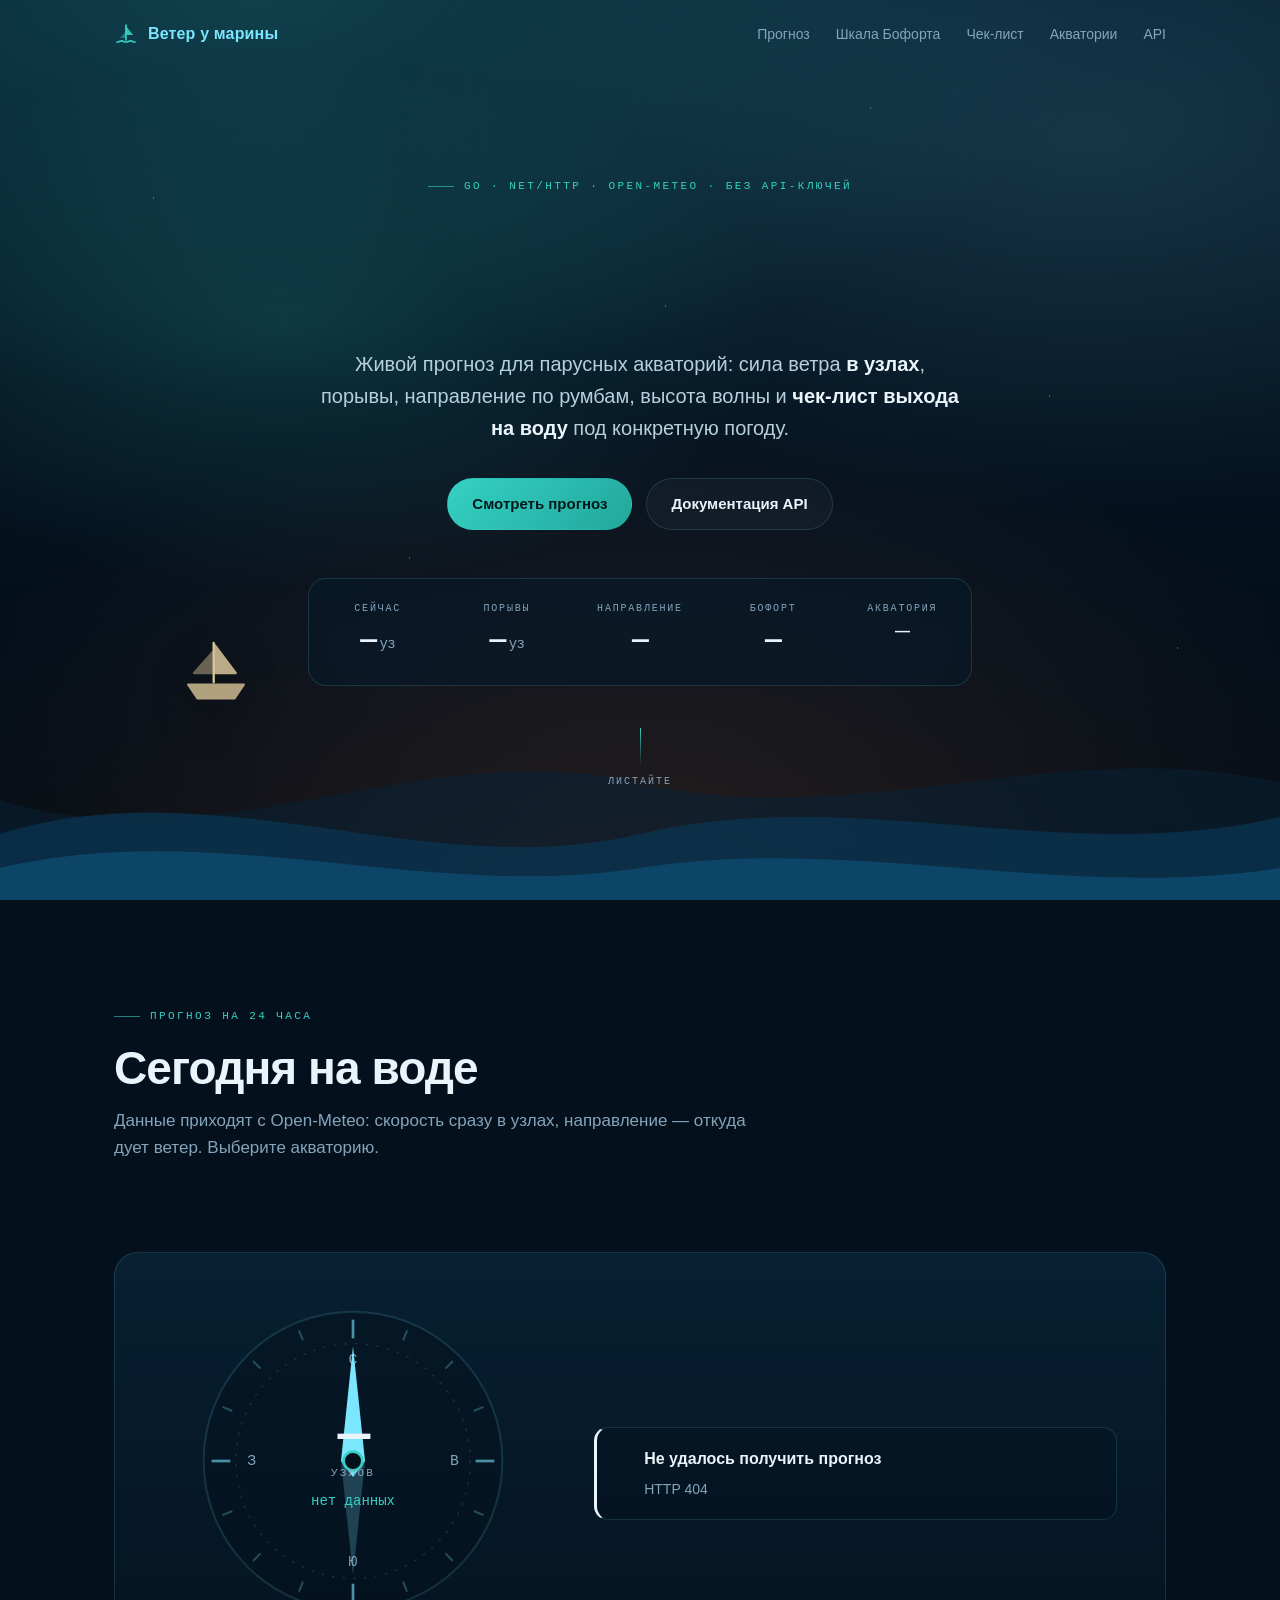
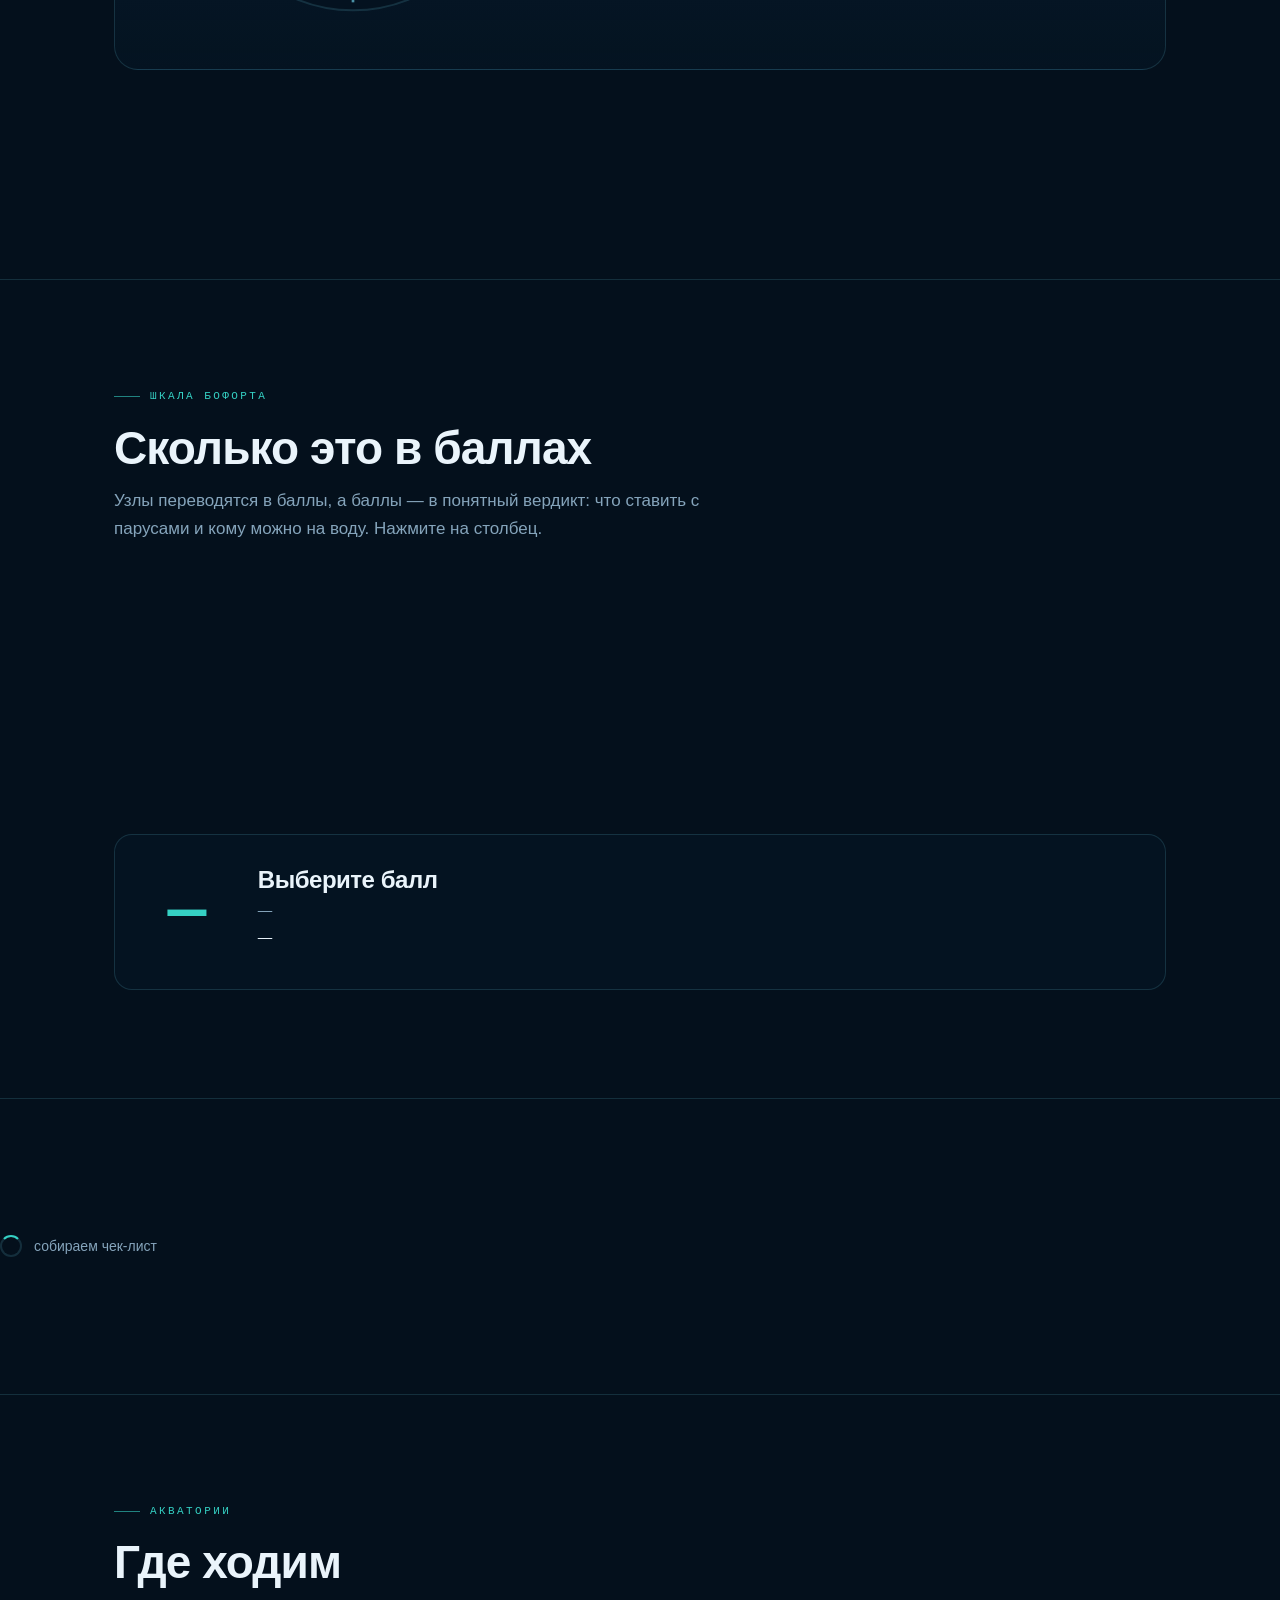
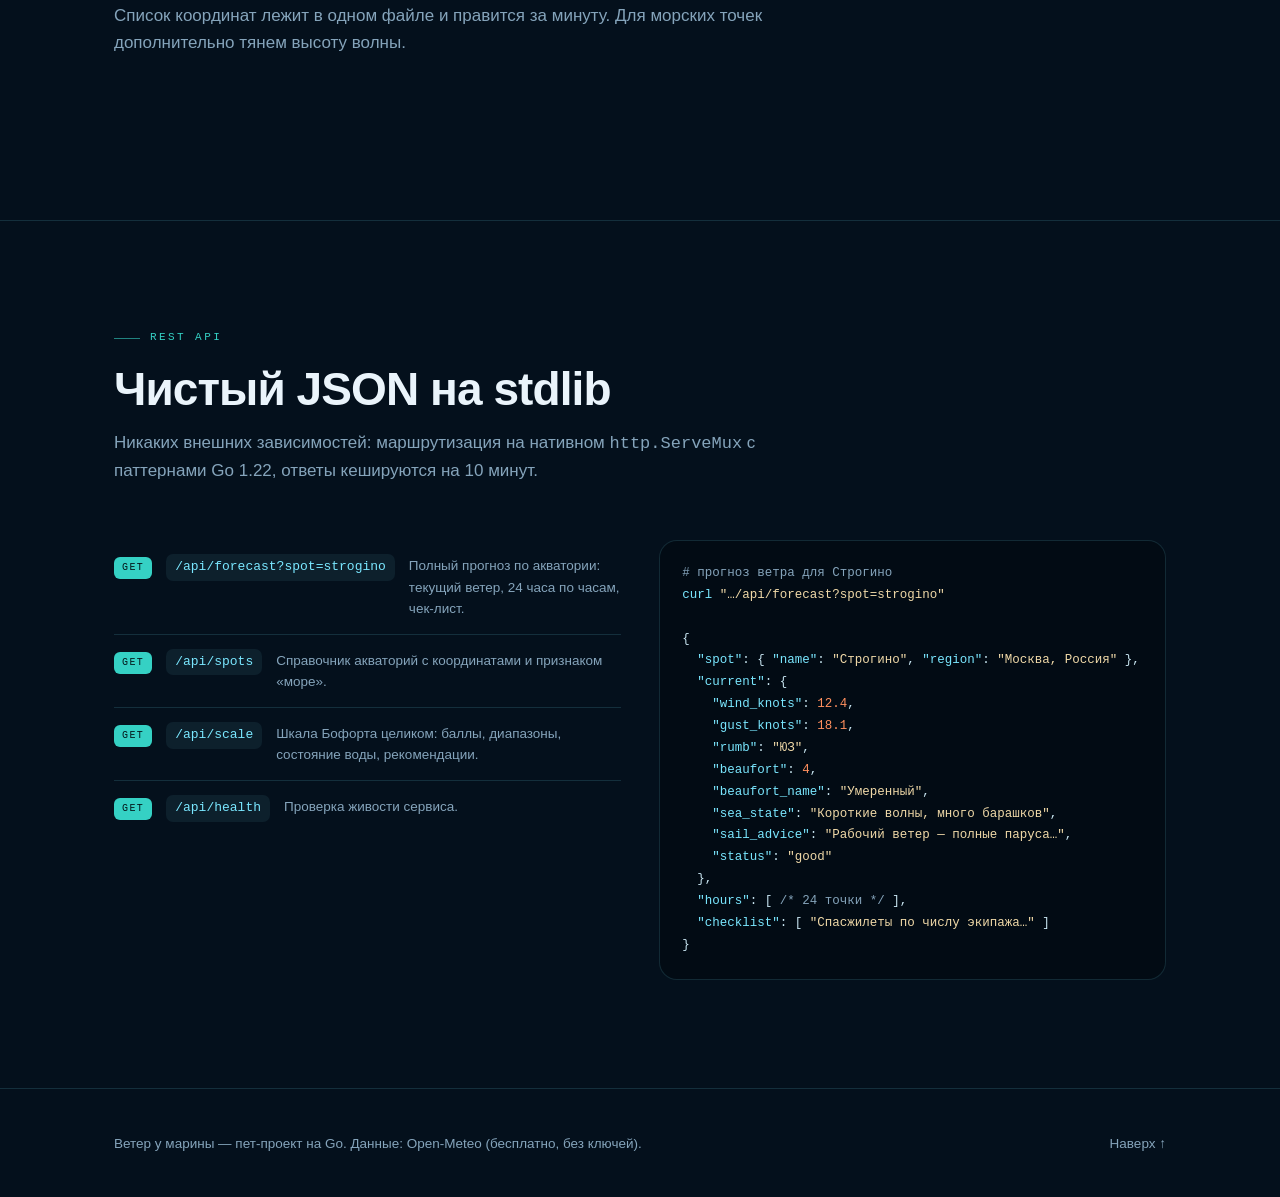
==== web/index.html @ 5e1f1cdf "Первая рабочая версия «Ветер у марины» REST API /api/forecast на Open-Meteo: ветер в узлах, порывы, " ====
<!doctype html>
<html lang="ru">
<head>
<meta charset="utf-8">
<meta name="viewport" content="width=device-width, initial-scale=1">
<title>Ветер у марины — прогноз ветра в узлах для яхтсменов</title>
<meta name="description" content="Живой прогноз ветра для парусных акваторий: сила в узлах, порывы, направление по румбам, волна, баллы Бофорта и чек-лист выхода на воду.">
<meta name="theme-color" content="#04101c">
<link rel="icon" href="data:image/svg+xml,<svg xmlns='http://www.w3.org/2000/svg' viewBox='0 0 100 100'><text y='.9em' font-size='90'>⛵</text></svg>">
<style>
/* ============================ основа ============================ */
:root{
  --ink:#04101c; --ink-2:#061a2b; --sea:#0b2b41;
  --teal:#35d1c4; --cyan:#7ae7ff; --sand:#f0d9a8; --coral:#ff8f5e; --red:#ff5d6c;
  --text:#eaf4fb; --muted:#85a4bb; --line:rgba(122,231,255,.14);
  --sans:-apple-system,BlinkMacSystemFont,"Segoe UI",Roboto,"Helvetica Neue",Arial,sans-serif;
  --mono:ui-monospace,SFMono-Regular,"SF Mono",Menlo,Consolas,monospace;
  --radius:18px;
  --pad:clamp(20px,5vw,72px);
}
*,*::before,*::after{box-sizing:border-box}
html{scroll-behavior:smooth}
body{
  margin:0;background:var(--ink);color:var(--text);
  font-family:var(--sans);line-height:1.6;
  -webkit-font-smoothing:antialiased;overflow-x:hidden;
}
img,svg{display:block;max-width:100%}
a{color:var(--cyan);text-decoration:none}
h1,h2,h3{margin:0;font-weight:650;letter-spacing:-.02em;line-height:1.08}
p{margin:0}
.wrap{width:min(1180px,100%);margin-inline:auto;padding-inline:var(--pad)}

/* ============================ служебное ============================ */
.progress{
  position:fixed;top:0;left:0;height:2px;width:0;z-index:60;
  background:linear-gradient(90deg,var(--teal),var(--cyan));transition:width .1s linear;
}
.eyebrow{
  font-family:var(--mono);font-size:11px;letter-spacing:.22em;text-transform:uppercase;
  color:var(--teal);margin-bottom:18px;display:flex;align-items:center;gap:10px;
}
.eyebrow::before{content:"";width:26px;height:1px;background:var(--teal);opacity:.6}
.section{padding-block:clamp(72px,12vh,140px);position:relative}
.section + .section{border-top:1px solid var(--line)}
.section-head{max-width:660px;margin-bottom:clamp(32px,5vw,56px)}
.section-head h2{font-size:clamp(28px,4.4vw,46px);margin-bottom:14px}
.section-head p{color:var(--muted);font-size:clamp(15px,1.6vw,17px)}

/* появление при скролле */
.reveal{opacity:0;transform:translateY(26px);transition:opacity .7s cubic-bezier(.22,1,.36,1),transform .7s cubic-bezier(.22,1,.36,1)}
.reveal.in{opacity:1;transform:none}

/* ============================ навигация ============================ */
.nav{
  position:fixed;inset:0 0 auto;z-index:50;
  transition:background .35s ease,backdrop-filter .35s ease,border-color .35s ease;
  border-bottom:1px solid transparent;
}
.nav.solid{background:rgba(4,16,28,.78);backdrop-filter:blur(14px);border-bottom-color:var(--line)}
.nav-inner{display:flex;align-items:center;justify-content:space-between;height:68px}
.logo{display:flex;align-items:center;gap:10px;font-weight:650;letter-spacing:.01em}
.logo-mark{width:24px;height:24px;color:var(--teal)}
.nav-links{display:flex;gap:26px;font-size:14px}
.nav-links a{color:var(--muted);position:relative;transition:color .2s}
.nav-links a:hover{color:var(--text)}
.nav-links a::after{
  content:"";position:absolute;left:0;right:0;bottom:-6px;height:1px;
  background:var(--teal);transform:scaleX(0);transition:transform .25s;
}
.nav-links a:hover::after{transform:scaleX(1)}
@media(max-width:720px){.nav-links{display:none}}

/* ============================ герой ============================ */
.hero{position:relative;min-height:100svh;display:grid;place-items:center;overflow:hidden;padding-top:68px}
.sky{
  position:absolute;inset:0;
  background:
    radial-gradient(120% 80% at 20% 0%,rgba(53,209,196,.20),transparent 55%),
    radial-gradient(90% 70% at 85% 15%,rgba(122,231,255,.14),transparent 60%),
    radial-gradient(100% 90% at 50% 100%,rgba(255,143,94,.14),transparent 62%),
    linear-gradient(180deg,#061c2e 0%,#04101c 62%,#020a12 100%);
}
.sky::after{
  content:"";position:absolute;inset:-20%;
  background:radial-gradient(40% 30% at 30% 40%,rgba(53,209,196,.16),transparent 70%);
  animation:drift 22s ease-in-out infinite alternate;
}
@keyframes drift{from{transform:translate3d(-4%,2%,0) scale(1)}to{transform:translate3d(6%,-3%,0) scale(1.15)}}
.stars{position:absolute;inset:0;opacity:.55;background-image:
  radial-gradient(1px 1px at 12% 22%,#fff,transparent),
  radial-gradient(1px 1px at 68% 12%,#cfefff,transparent),
  radial-gradient(1px 1px at 82% 44%,#fff,transparent),
  radial-gradient(1px 1px at 32% 62%,#bfe9ff,transparent),
  radial-gradient(1px 1px at 52% 34%,#fff,transparent),
  radial-gradient(1px 1px at 92% 72%,#fff,transparent);
  animation:twinkle 6s ease-in-out infinite alternate;}
@keyframes twinkle{from{opacity:.28}to{opacity:.7}}
.waves{position:absolute;left:0;right:0;bottom:-2px;height:min(46vh,340px);pointer-events:none}
.waves .layer{position:absolute;left:-10%;width:120%;bottom:0;height:100%}
.waves .l1{animation:swell 15s ease-in-out infinite}
.waves .l2{animation:swell 11s ease-in-out infinite reverse;opacity:.75}
.waves .l3{animation:swell 19s ease-in-out infinite;opacity:.5}
@keyframes swell{from{transform:translate3d(-3%,0,0)}to{transform:translate3d(3%,-8px,0)}}
.boat{position:absolute;bottom:min(26vh,190px);left:14%;width:74px;color:var(--sand);opacity:.9;
  animation:bob 5.5s ease-in-out infinite;filter:drop-shadow(0 14px 24px rgba(0,0,0,.5))}
@keyframes bob{0%,100%{transform:translateY(0) rotate(-2deg)}50%{transform:translateY(-14px) rotate(2deg)}}

.hero-inner{position:relative;z-index:2;text-align:center;padding-block:clamp(40px,8vh,90px)}
.hero h1{
  font-size:clamp(38px,8.4vw,104px);letter-spacing:-.035em;margin-bottom:22px;
  background:linear-gradient(180deg,#fff 30%,#9fd7e8 100%);-webkit-background-clip:text;background-clip:text;color:transparent;
}
.hero h1 .ch{display:inline-block;opacity:0;transform:translateY(38px) rotate(4deg);animation:rise .8s cubic-bezier(.22,1,.36,1) forwards}
@keyframes rise{to{opacity:1;transform:none}}
.hero-sub{color:#b7cfdd;font-size:clamp(15px,2vw,20px);max-width:640px;margin:0 auto 34px}
.hero-sub b{color:var(--text);font-weight:600}
.hero-actions{display:flex;gap:14px;justify-content:center;flex-wrap:wrap}
.btn{
  display:inline-flex;align-items:center;gap:9px;padding:13px 24px;border-radius:999px;
  font-size:15px;font-weight:560;border:1px solid var(--line);color:var(--text);
  background:rgba(255,255,255,.03);transition:transform .25s,border-color .25s,background .25s;
}
.btn:hover{transform:translateY(-2px);border-color:rgba(122,231,255,.4);background:rgba(122,231,255,.08)}
.btn.primary{background:linear-gradient(135deg,var(--teal),#22a79c);border-color:transparent;color:#04191c;font-weight:650}
.btn.primary:hover{background:linear-gradient(135deg,#45dfd1,#28bdb0)}

/* живая строка в герое */
.hero-live{
  position:relative;z-index:2;display:flex;flex-wrap:wrap;gap:clamp(18px,4vw,54px);
  justify-content:center;margin-top:48px;padding:22px 30px;border:1px solid var(--line);
  border-radius:var(--radius);background:rgba(6,26,43,.55);backdrop-filter:blur(10px);
  width:fit-content;margin-inline:auto;
}
.live-item{display:flex;flex-direction:column;gap:2px;min-width:78px}
.live-item .k{font-family:var(--mono);font-size:10px;letter-spacing:.18em;text-transform:uppercase;color:var(--muted)}
.live-item .v{font-family:var(--mono);font-size:clamp(20px,3vw,28px);font-weight:600;letter-spacing:-.02em}
.live-item .v small{font-size:.5em;color:var(--muted);font-weight:400;margin-left:3px}
.scroll-cue{
  position:relative;z-index:2;margin-top:42px;display:flex;flex-direction:column;align-items:center;gap:8px;
  font-family:var(--mono);font-size:10px;letter-spacing:.2em;text-transform:uppercase;color:var(--muted);
}
.scroll-cue span{width:1px;height:38px;background:linear-gradient(180deg,var(--teal),transparent);animation:cue 2s ease-in-out infinite}
@keyframes cue{0%,100%{transform:scaleY(.35);opacity:.4}50%{transform:scaleY(1);opacity:1}}

/* ============================ выбор акватории ============================ */
.chips{display:flex;gap:10px;flex-wrap:wrap;margin-bottom:34px}
.chip{
  padding:10px 18px;border-radius:999px;border:1px solid var(--line);background:transparent;
  color:var(--muted);font:inherit;font-size:14px;cursor:pointer;transition:all .22s;
}
.chip:hover{color:var(--text);border-color:rgba(122,231,255,.34)}
.chip.active{background:var(--teal);border-color:var(--teal);color:#04191c;font-weight:620}

/* ============================ дашборд ============================ */
.dash{
  display:grid;grid-template-columns:minmax(280px,380px) 1fr;gap:clamp(24px,4vw,54px);
  align-items:center;padding:clamp(26px,4vw,48px);border:1px solid var(--line);
  border-radius:calc(var(--radius) + 6px);background:
    linear-gradient(180deg,rgba(11,43,65,.6),rgba(6,26,43,.35));
}
@media(max-width:900px){.dash{grid-template-columns:1fr;text-align:center}}
.dial{position:relative;width:100%;max-width:320px;margin-inline:auto;aspect-ratio:1}
.dial svg{width:100%;height:100%;overflow:visible}
.dial-ring{fill:rgba(4,16,28,.5);stroke:var(--line);stroke-width:1.5}
.dial-ring-inner{fill:none;stroke:var(--line);stroke-width:1;stroke-dasharray:2 6}
.tick{stroke:rgba(122,231,255,.28);stroke-width:1.5}
.tick.major{stroke:rgba(122,231,255,.6);stroke-width:2}
.tick-label{fill:var(--muted);font-family:var(--mono);font-size:11px;text-anchor:middle;dominant-baseline:middle}
.needle{transform-box:view-box;transform-origin:120px 120px;transition:transform 1.1s cubic-bezier(.34,1.4,.5,1)}
.needle-n{fill:var(--cyan)}
.needle-s{fill:rgba(122,231,255,.22)}
.dial-hub{fill:var(--ink);stroke:var(--teal);stroke-width:2}
.dial-readout{
  position:absolute;inset:0;display:grid;place-content:center;text-align:center;gap:2px;pointer-events:none;
}
.dial-value{font-family:var(--mono);font-size:clamp(36px,6vw,54px);font-weight:600;letter-spacing:-.04em;line-height:1}
.dial-unit{font-family:var(--mono);font-size:11px;letter-spacing:.2em;text-transform:uppercase;color:var(--muted)}
.dial-rumb{font-family:var(--mono);font-size:14px;color:var(--teal);margin-top:6px}

.metrics{display:grid;grid-template-columns:repeat(auto-fit,minmax(140px,1fr));gap:14px;margin-bottom:26px}
.metric{padding:16px 18px;border:1px solid var(--line);border-radius:14px;background:rgba(4,16,28,.35)}
.metric .k{display:block;font-family:var(--mono);font-size:10px;letter-spacing:.16em;text-transform:uppercase;color:var(--muted);margin-bottom:6px}
.metric .v{font-family:var(--mono);font-size:clamp(20px,2.6vw,26px);font-weight:600;letter-spacing:-.02em}
.metric .v small{font-size:.5em;color:var(--muted);font-weight:400;margin-left:4px}

.banner{
  padding:18px 22px;border-radius:14px;border:1px solid var(--line);
  background:rgba(4,16,28,.4);display:flex;gap:16px;align-items:flex-start;
  border-left-width:3px;transition:border-color .4s,background .4s;
}
.banner .dot{width:9px;height:9px;border-radius:50%;margin-top:8px;flex:none;background:var(--teal);box-shadow:0 0 0 5px rgba(53,209,196,.14)}
.banner .txt strong{display:block;font-size:16px;margin-bottom:4px}
.banner .txt span{color:var(--muted);font-size:14px}
.status-calm{--s:#6f9ab5}   .status-ok{--s:#35d1c4}
.status-good{--s:#7ae7ff}   .status-caution{--s:#f0d9a8}
.status-danger{--s:#ff8f5e} .status-closed{--s:#ff5d6c}
.banner[data-status]{border-left-color:var(--s)}
.banner[data-status] .dot{background:var(--s);box-shadow:0 0 0 5px color-mix(in srgb,var(--s) 18%,transparent)}
.banner[data-status] .txt strong{color:var(--s)}

.muted{color:var(--muted);font-size:14px}
.spinner{
  width:22px;height:22px;border:2px solid var(--line);border-top-color:var(--teal);
  border-radius:50%;animation:spin .8s linear infinite;
}
@keyframes spin{to{transform:rotate(360deg)}}
.loading{display:flex;align-items:center;gap:12px;color:var(--muted);font-size:14px;padding:28px 0}

/* почасовой прогноз */
.hours-wrap{margin-top:clamp(34px,5vw,56px)}
.hours-head{display:flex;justify-content:space-between;align-items:baseline;margin-bottom:16px;gap:12px;flex-wrap:wrap}
.hours{display:grid;grid-auto-flow:column;grid-auto-columns:76px;gap:8px;overflow-x:auto;padding-bottom:10px;scrollbar-width:thin}
.hours::-webkit-scrollbar{height:6px}
.hours::-webkit-scrollbar-thumb{background:rgba(122,231,255,.2);border-radius:99px}
.hour{
  display:flex;flex-direction:column;align-items:center;gap:8px;padding:12px 6px 10px;
  border:1px solid var(--line);border-radius:12px;background:rgba(4,16,28,.3);
}
.hour .h-label{font-family:var(--mono);font-size:11px;color:var(--muted)}
.hour .h-bar{width:8px;border-radius:99px;background:linear-gradient(180deg,var(--cyan),var(--teal));height:0;transition:height .9s cubic-bezier(.22,1,.36,1)}
.hour .h-bar-track{height:76px;display:flex;align-items:flex-end}
.hour .h-val{font-family:var(--mono);font-size:13px;font-weight:600}
.hour .h-rumb{font-family:var(--mono);font-size:10px;color:var(--muted)}

/* ============================ шкала Бофорта ============================ */
.bf-scale{display:grid;grid-template-columns:repeat(13,1fr);gap:6px;align-items:flex-end;height:210px;margin-bottom:26px}
@media(max-width:720px){.bf-scale{gap:3px;height:160px}}
.bf-col{display:flex;flex-direction:column;align-items:center;gap:8px;height:100%;justify-content:flex-end;background:none;border:0;padding:6px 0;cursor:pointer;border-radius:8px;transition:background .2s}
.bf-col:hover{background:rgba(122,231,255,.06)}
.bf-bar{width:100%;border-radius:6px 6px 3px 3px;background:rgba(122,231,255,.16);height:0;transition:height 1s cubic-bezier(.22,1,.36,1),background .3s,box-shadow .3s}
.bf-col[data-status]{--s:#35d1c4}
.bf-col[data-status].active .bf-bar{background:var(--s);box-shadow:0 0 26px color-mix(in srgb,var(--s) 45%,transparent)}
.bf-num{font-family:var(--mono);font-size:12px;color:var(--muted);transition:color .2s}
.bf-col.active .bf-num{color:var(--text);font-weight:700}
.bf-detail{
  display:grid;grid-template-columns:auto 1fr;gap:clamp(18px,3vw,34px);align-items:center;
  padding:clamp(20px,3vw,32px);border:1px solid var(--line);border-radius:var(--radius);
  background:rgba(6,26,43,.4);
}
@media(max-width:720px){.bf-detail{grid-template-columns:1fr}}
.bf-badge{
  font-family:var(--mono);font-size:clamp(40px,7vw,64px);font-weight:600;line-height:1;
  letter-spacing:-.05em;color:var(--s,#35d1c4);min-width:2ch;text-align:center;
}
.bf-info h3{font-size:clamp(18px,2.4vw,24px);margin-bottom:6px}
.bf-info h3 span{color:var(--muted);font-weight:400;font-size:.7em;font-family:var(--mono);margin-left:8px}
.bf-info p{color:var(--muted);font-size:14.5px;margin-bottom:4px}
.bf-info .adv{color:var(--text)}

/* ============================ чек-лист ============================ */
.checklist{display:grid;grid-template-columns:repeat(auto-fit,minmax(280px,1fr));gap:12px}
.check-item{
  display:flex;gap:14px;align-items:flex-start;padding:18px 20px;border:1px solid var(--line);
  border-radius:14px;background:rgba(6,26,43,.35);transition:transform .3s,border-color .3s,background .3s;
}
.check-item:hover{transform:translateY(-3px);border-color:rgba(122,231,255,.3);background:rgba(11,43,65,.45)}
.check-item .box{
  flex:none;width:20px;height:20px;border-radius:6px;border:1.5px solid var(--teal);
  display:grid;place-items:center;margin-top:2px;
}
.check-item .box svg{width:12px;height:12px;color:var(--teal)}
.check-item span{font-size:14.5px}

/* ============================ акватории ============================ */
.spot-grid{display:grid;grid-template-columns:repeat(auto-fit,minmax(230px,1fr));gap:14px}
.spot-card{
  text-align:left;padding:22px;border:1px solid var(--line);border-radius:var(--radius);
  background:linear-gradient(180deg,rgba(11,43,65,.45),rgba(6,26,43,.3));color:inherit;font:inherit;
  cursor:pointer;transition:transform .3s,border-color .3s;
}
.spot-card:hover{transform:translateY(-4px);border-color:rgba(122,231,255,.34)}
.spot-card h3{font-size:19px;margin-bottom:6px}
.spot-card .region{color:var(--muted);font-size:13.5px;margin-bottom:16px}
.spot-card .coords{font-family:var(--mono);font-size:11px;color:var(--muted);letter-spacing:.02em}
.spot-card .tag{
  display:inline-block;margin-top:14px;padding:4px 10px;border-radius:99px;font-family:var(--mono);
  font-size:10px;letter-spacing:.14em;text-transform:uppercase;border:1px solid var(--line);color:var(--muted);
}
.spot-card .tag.sea{color:var(--cyan);border-color:rgba(122,231,255,.3)}

/* ============================ API ============================ */
.api-grid{display:grid;grid-template-columns:1fr 1fr;gap:clamp(20px,3vw,40px);align-items:start}
@media(max-width:900px){.api-grid{grid-template-columns:1fr}}
.endpoint{display:flex;gap:14px;align-items:baseline;padding:14px 0;border-bottom:1px solid var(--line);flex-wrap:wrap}
.endpoint:last-child{border-bottom:0}
.endpoint code{
  font-family:var(--mono);font-size:13px;color:var(--cyan);background:rgba(122,231,255,.07);
  padding:3px 9px;border-radius:7px;white-space:nowrap;
}
.endpoint .m{font-family:var(--mono);font-size:10px;letter-spacing:.14em;color:#04191c;background:var(--teal);padding:3px 8px;border-radius:6px}
.endpoint p{color:var(--muted);font-size:13.5px;flex:1;min-width:180px}
pre{
  margin:0;padding:22px;border:1px solid var(--line);border-radius:var(--radius);
  background:rgba(2,10,18,.75);overflow-x:auto;
  font-family:var(--mono);font-size:12.5px;line-height:1.75;color:#c9e6f2;
}
pre .c{color:var(--muted)} pre .k{color:var(--cyan)} pre .s{color:var(--sand)} pre .n{color:var(--coral)}

/* ============================ подвал ============================ */
footer{border-top:1px solid var(--line);padding-block:44px;color:var(--muted);font-size:13.5px}
.foot-inner{display:flex;justify-content:space-between;gap:20px;flex-wrap:wrap;align-items:center}
.foot-inner a{color:var(--muted)}
.foot-inner a:hover{color:var(--cyan)}

/* ============================ доступность ============================ */
@media(prefers-reduced-motion:reduce){
  *,*::before,*::after{animation-duration:.001ms!important;animation-iteration-count:1!important;transition-duration:.001ms!important}
  html{scroll-behavior:auto}
  .reveal{opacity:1;transform:none}
}
</style>
</head>
<body>

<div class="progress" id="progress"></div>

<header class="nav" id="nav">
  <div class="wrap nav-inner">
    <a class="logo" href="#top">
      <svg class="logo-mark" viewBox="0 0 24 24" fill="none" stroke="currentColor" stroke-width="1.7" stroke-linecap="round" stroke-linejoin="round">
        <path d="M12 3v15"/><path d="M12 4l7 9h-7z" fill="currentColor" stroke="none" opacity=".9"/>
        <path d="M12 9l-6 7h6z" fill="currentColor" stroke="none" opacity=".45"/>
        <path d="M3 20c2 0 2.5-1.2 4.5-1.2S10 20 12 20s2.5-1.2 4.5-1.2S19 20 21 20"/>
      </svg>
      <span>Ветер у марины</span>
    </a>
    <nav class="nav-links">
      <a href="#forecast">Прогноз</a>
      <a href="#beaufort">Шкала Бофорта</a>
      <a href="#checklist">Чек-лист</a>
      <a href="#spots">Акватории</a>
      <a href="#api">API</a>
    </nav>
  </div>
</header>

<main id="top">

  <!-- ======================= ГЕРОЙ ======================= -->
  <section class="hero">
    <div class="sky"></div>
    <div class="stars"></div>

    <svg class="boat" viewBox="0 0 64 64" fill="none" stroke="currentColor" stroke-width="2" stroke-linejoin="round">
      <path d="M30 6v34" stroke-linecap="round"/>
      <path d="M31 8l18 24H31z" fill="currentColor" opacity=".85"/>
      <path d="M29 14L13 32h16z" fill="currentColor" opacity=".45"/>
      <path d="M8 42h48l-8 12H16z" fill="currentColor" opacity=".8"/>
    </svg>

    <svg class="waves" viewBox="0 0 1440 320" preserveAspectRatio="none">
      <path class="layer l3" fill="#062338" d="M0,224 C240,288 480,160 720,208 C960,256 1200,160 1440,208 L1440,320 L0,320 Z"/>
      <path class="layer l2" fill="#0a3450" d="M0,256 C240,192 480,304 720,256 C960,208 1200,288 1440,240 L1440,320 L0,320 Z"/>
      <path class="layer l1" fill="#0d4568" d="M0,288 C240,240 480,320 720,288 C960,256 1200,320 1440,288 L1440,320 L0,320 Z"/>
    </svg>

    <div class="wrap hero-inner">
      <div class="eyebrow" style="justify-content:center">Go · net/http · Open-Meteo · без API-ключей</div>
      <h1 id="heroTitle">Ветер у марины</h1>
      <p class="hero-sub">
        Живой прогноз для парусных акваторий: сила ветра <b>в узлах</b>, порывы,
        направление по румбам, высота волны и <b>чек-лист выхода на воду</b> под конкретную погоду.
      </p>
      <div class="hero-actions">
        <a class="btn primary" href="#forecast">Смотреть прогноз</a>
        <a class="btn" href="#api">Документация API</a>
      </div>

      <div class="hero-live" id="heroLive">
        <div class="live-item"><span class="k">Сейчас</span><span class="v" data-live="wind">—<small>уз</small></span></div>
        <div class="live-item"><span class="k">Порывы</span><span class="v" data-live="gust">—<small>уз</small></span></div>
        <div class="live-item"><span class="k">Направление</span><span class="v" data-live="rumb">—</span></div>
        <div class="live-item"><span class="k">Бофорт</span><span class="v" data-live="beaufort">—</span></div>
        <div class="live-item"><span class="k">Акватория</span><span class="v" data-live="spot" style="font-size:15px;font-family:var(--sans)">—</span></div>
      </div>

      <div class="scroll-cue"><span></span>листайте</div>
    </div>
  </section>

  <!-- ======================= ПРОГНОЗ ======================= -->
  <section class="section" id="forecast">
    <div class="wrap">
      <div class="section-head reveal">
        <div class="eyebrow">Прогноз на 24 часа</div>
        <h2>Сегодня на воде</h2>
        <p>Данные приходят с Open-Meteo: скорость сразу в узлах, направление — откуда дует ветер. Выберите акваторию.</p>
      </div>

      <div class="chips reveal" id="chips"></div>

      <div class="dash reveal">
        <div class="dial">
          <svg viewBox="0 0 240 240" role="img" aria-label="Компас направления ветра">
            <circle class="dial-ring" cx="120" cy="120" r="112"/>
            <circle class="dial-ring-inner" cx="120" cy="120" r="88"/>
            <g id="ticks"></g>
            <g class="needle" id="needle">
              <polygon class="needle-n" points="120,34 129,120 120,132 111,120"/>
              <polygon class="needle-s" points="120,206 129,120 120,108 111,120"/>
            </g>
            <circle class="dial-hub" cx="120" cy="120" r="7"/>
          </svg>
          <div class="dial-readout">
            <span class="dial-value" id="dialValue">—</span>
            <span class="dial-unit">узлов</span>
            <span class="dial-rumb" id="dialRumb">нет данных</span>
          </div>
        </div>

        <div>
          <div class="metrics" id="metrics"></div>
          <div class="banner" id="banner">
            <span class="dot"></span>
            <div class="txt">
              <strong id="bannerTitle">Загружаем прогноз…</strong>
              <span id="bannerText">Тянем свежие данные с Open-Meteo</span>
            </div>
          </div>
        </div>
      </div>

      <div class="hours-wrap reveal">
        <div class="hours-head">
          <h3 style="font-size:18px">По часам</h3>
          <span class="muted" id="hoursMeta"></span>
        </div>
        <div class="hours" id="hours"></div>
      </div>
    </div>
  </section>

  <!-- ======================= БОФОРТ ======================= -->
  <section class="section" id="beaufort">
    <div class="wrap">
      <div class="section-head reveal">
        <div class="eyebrow">Шкала Бофорта</div>
        <h2>Сколько это в баллах</h2>
        <p>Узлы переводятся в баллы, а баллы — в понятный вердикт: что ставить с парусами и кому можно на воду. Нажмите на столбец.</p>
      </div>

      <div class="bf-scale reveal" id="bfScale"></div>

      <div class="bf-detail reveal" id="bfDetail">
        <div class="bf-badge" id="bfBadge">—</div>
        <div class="bf-info">
          <h3 id="bfName">Выберите балл<span id="bfRange"></span></h3>
          <p id="bfSea">—</p>
          <p class="adv" id="bfAdvice">—</p>
          <p id="bfLevel" style="margin-top:8px;font-family:var(--mono);font-size:12px;letter-spacing:.1em;text-transform:uppercase"></p>
        </div>
      </div>
    </div>
  </section>

  <!-- ======================= ЧЕК-ЛИСТ ======================= -->
  <section class="section" id="checklist">
    <div class="wrap">
      <div class="section-head reveal">
        <div class="eyebrow">Перед выходом</div>
        <h2>Чек-лист экипажа</h2>
        <p>Список собирается автоматически под текущую силу ветра — от базового набора до штормового.</p>
      </div>
      <div class="checklist" id="checklist"></div>
    </div>
  </section>

  <!-- ======================= АКВАТОРИИ ======================= -->
  <section class="section" id="spots">
    <div class="wrap">
      <div class="section-head reveal">
        <div class="eyebrow">Акватории</div>
        <h2>Где ходим</h2>
        <p>Список координат лежит в одном файле и правится за минуту. Для морских точек дополнительно тянем высоту волны.</p>
      </div>
      <div class="spot-grid reveal" id="spotGrid"></div>
    </div>
  </section>

  <!-- ======================= API ======================= -->
  <section class="section" id="api">
    <div class="wrap">
      <div class="section-head reveal">
        <div class="eyebrow">REST API</div>
        <h2>Чистый JSON на stdlib</h2>
        <p>Никаких внешних зависимостей: маршрутизация на нативном <code>http.ServeMux</code> с паттернами Go 1.22, ответы кешируются на 10 минут.</p>
      </div>

      <div class="api-grid reveal">
        <div>
          <div class="endpoint"><span class="m">GET</span><code>/api/forecast?spot=strogino</code><p>Полный прогноз по акватории: текущий ветер, 24 часа по часам, чек-лист.</p></div>
          <div class="endpoint"><span class="m">GET</span><code>/api/spots</code><p>Справочник акваторий с координатами и признаком «море».</p></div>
          <div class="endpoint"><span class="m">GET</span><code>/api/scale</code><p>Шкала Бофорта целиком: баллы, диапазоны, состояние воды, рекомендации.</p></div>
          <div class="endpoint"><span class="m">GET</span><code>/api/health</code><p>Проверка живости сервиса.</p></div>
        </div>
        <pre id="curl"><span class="c"># прогноз ветра для Строгино</span>
<span class="k">curl</span> <span class="s">"…/api/forecast?spot=strogino"</span>

{
  <span class="k">"spot"</span>: { <span class="k">"name"</span>: <span class="s">"Строгино"</span>, <span class="k">"region"</span>: <span class="s">"Москва, Россия"</span> },
  <span class="k">"current"</span>: {
    <span class="k">"wind_knots"</span>: <span class="n">12.4</span>,
    <span class="k">"gust_knots"</span>: <span class="n">18.1</span>,
    <span class="k">"rumb"</span>: <span class="s">"ЮЗ"</span>,
    <span class="k">"beaufort"</span>: <span class="n">4</span>,
    <span class="k">"beaufort_name"</span>: <span class="s">"Умеренный"</span>,
    <span class="k">"sea_state"</span>: <span class="s">"Короткие волны, много барашков"</span>,
    <span class="k">"sail_advice"</span>: <span class="s">"Рабочий ветер — полные паруса…"</span>,
    <span class="k">"status"</span>: <span class="s">"good"</span>
  },
  <span class="k">"hours"</span>: [ <span class="c">/* 24 точки */</span> ],
  <span class="k">"checklist"</span>: [ <span class="s">"Спасжилеты по числу экипажа…"</span> ]
}</pre>
      </div>
    </div>
  </section>
</main>

<footer>
  <div class="wrap foot-inner">
    <span>Ветер у марины — пет-проект на Go. Данные: Open-Meteo (бесплатно, без ключей).</span>
    <span><a href="#top">Наверх ↑</a></span>
  </div>
</footer>

<script>
"use strict";

/* ======================= состояние ======================= */
const state = { spot:"strogino", spots:[], scale:[], forecast:null };

const STATUS_COLORS = {
  calm:"#6f9ab5", ok:"#35d1c4", good:"#7ae7ff",
  caution:"#f0d9a8", danger:"#ff8f5e", closed:"#ff5d6c"
};
const $  = (sel)=>document.querySelector(sel);
const $$ = (sel)=>Array.from(document.querySelectorAll(sel));

/* ======================= сеть ======================= */
async function getJSON(url){
  const res = await fetch(url, { headers:{ accept:"application/json" } });
  const data = await res.json().catch(()=>null);
  if(!res.ok) throw new Error((data && data.error) || ("HTTP " + res.status));
  return data;
}

/* ======================= заголовок героя ======================= */
function animateTitle(){
  const el = $("#heroTitle");
  const text = el.textContent.trim();
  el.textContent = "";
  [...text].forEach((ch,i)=>{
    const span = document.createElement("span");
    span.className = "ch";
    span.textContent = ch === " " ? "\u00A0" : ch;
    span.style.animationDelay = (i*45+250) + "ms";
    el.appendChild(span);
  });
}

/* ======================= компас ======================= */
const CARDINALS = {0:"С",90:"В",180:"Ю",270:"З"};

function buildTicks(){
  const g = $("#ticks");
  for(let i=0;i<16;i++){
    const deg = i*22.5, rad = (deg-90)*Math.PI/180;
    const major = deg % 90 === 0;
    const r1 = major ? 92 : 98, r2 = 106;
    const x1 = 120 + r1*Math.cos(rad), y1 = 120 + r1*Math.sin(rad);
    const x2 = 120 + r2*Math.cos(rad), y2 = 120 + r2*Math.sin(rad);
    const line = document.createElementNS("http://www.w3.org/2000/svg","line");
    line.setAttribute("x1",x1.toFixed(1)); line.setAttribute("y1",y1.toFixed(1));
    line.setAttribute("x2",x2.toFixed(1)); line.setAttribute("y2",y2.toFixed(1));
    line.setAttribute("class","tick" + (major ? " major" : ""));
    g.appendChild(line);

    if(major){
      const tx = 120 + 76*Math.cos(rad), ty = 120 + 76*Math.sin(rad);
      const label = document.createElementNS("http://www.w3.org/2000/svg","text");
      label.setAttribute("x",tx.toFixed(1)); label.setAttribute("y",ty.toFixed(1));
      label.setAttribute("class","tick-label");
      label.textContent = CARDINALS[deg];
      g.appendChild(label);
    }
  }
}

/* ======================= анимация чисел ======================= */
function countUp(el, target, decimals, suffix){
  const dur = 800, start = performance.now();
  function frame(now){
    const p = Math.min(1,(now-start)/dur);
    const eased = 1 - Math.pow(1-p,3);
    el.innerHTML = (target*eased).toFixed(decimals) + (suffix ? "<small>"+suffix+"</small>" : "");
    if(p<1) requestAnimationFrame(frame);
  }
  requestAnimationFrame(frame);
}

/* ======================= рендер: чипы и карточки ======================= */
function renderChips(){
  const box = $("#chips");
  box.innerHTML = "";
  state.spots.forEach(sp=>{
    const b = document.createElement("button");
    b.className = "chip" + (sp.slug === state.spot ? " active" : "");
    b.type = "button";
    b.textContent = sp.name;
    b.addEventListener("click", ()=>selectSpot(sp.slug));
    box.appendChild(b);
  });
}

function renderSpotCards(){
  const box = $("#spotGrid");
  box.innerHTML = "";
  state.spots.forEach(sp=>{
    const card = document.createElement("button");
    card.type = "button";
    card.className = "spot-card";
    card.innerHTML =
      '<h3></h3><div class="region"></div>' +
      '<div class="coords"></div>' +
      '<span class="tag' + (sp.coastal ? " sea" : "") + '"></span>';
    card.querySelector("h3").textContent = sp.name;
    card.querySelector(".region").textContent = sp.region;
    card.querySelector(".coords").textContent = sp.lat.toFixed(3) + "° N, " + sp.lon.toFixed(3) + "° E";
    const tag = card.querySelector(".tag");
    tag.textContent = sp.coastal ? "море · учитываем волну" : "внутренние воды";
    card.addEventListener("click", ()=>{
      selectSpot(sp.slug);
      $("#forecast").scrollIntoView({ behavior:"smooth", block:"start" });
    });
    box.appendChild(card);
  });
}

/* ======================= рендер: шкала Бофорта ======================= */
function renderScale(){
  const box = $("#bfScale");
  box.innerHTML = "";
  state.scale.forEach(step=>{
    const col = document.createElement("button");
    col.type = "button";
    col.className = "bf-col";
    col.dataset.scale = step.scale;
    col.dataset.status = step.status;
    col.style.setProperty("--s", STATUS_COLORS[step.status] || "#35d1c4");
    col.title = step.scale + " балл — " + step.name;

    const bar = document.createElement("div");
    bar.className = "bf-bar";
    const num = document.createElement("span");
    num.className = "bf-num";
    num.textContent = step.scale;

    col.appendChild(bar);
    col.appendChild(num);
    col.addEventListener("click", ()=>showScaleStep(step.scale));
    box.appendChild(col);
  });
  requestAnimationFrame(()=>{
    $$(".bf-col").forEach(col=>{
      const step = state.scale[Number(col.dataset.scale)];
      const ratio = Math.min(1, step.upper_knots / 64);
      col.querySelector(".bf-bar").style.height = Math.max(10, ratio*100) + "%";
    });
  });
}

function showScaleStep(scale){
  const step = state.scale[scale];
  if(!step) return;
  const color = STATUS_COLORS[step.status] || "#35d1c4";
  const detail = $("#bfDetail");
  detail.style.setProperty("--s", color);
  $("#bfBadge").textContent  = step.scale + " б.";
  $("#bfName").textContent   = step.name;
  $("#bfRange").textContent  = step.range + " уз";
  $("#bfSea").textContent    = step.sea_state;
  $("#bfAdvice").textContent = step.sail_advice;
  $("#bfLevel").textContent  = "допуск: " + step.sailor_level;
  $("#bfLevel").style.color  = color;
  $$(".bf-col").forEach(c=>c.classList.toggle("active", Number(c.dataset.scale) === scale));
}

/* ======================= рендер: прогноз ======================= */
function metric(label, valueHTML){
  return '<div class="metric"><span class="k">' + label + '</span><span class="v">' + valueHTML + '</span></div>';
}

function renderForecast(data){
  const cur = data.current;
  const color = STATUS_COLORS[cur.status] || "#35d1c4";

  // компас
  $("#needle").style.transform = "rotate(" + cur.direction_deg + "deg)";
  $("#dialValue").textContent = Math.round(cur.wind_knots);
  $("#dialRumb").textContent  = cur.rumb + " · " + cur.rumb_full;

  // метрики
  $("#metrics").innerHTML = [
    metric("Порывы",      cur.gust_knots.toFixed(1) + "<small>уз</small>"),
    metric("В м/с",       cur.wind_ms.toFixed(1) + "<small>м/с</small>"),
    metric("Бофорт",      cur.beaufort + " <small>" + cur.beaufort_name.toLowerCase() + "</small>"),
    metric("Волна",       cur.wave_m != null
        ? cur.wave_m.toFixed(1) + "<small>м · " + (cur.wave_rumb || "—") + "</small>"
        : "— <small>нет данных</small>"),
  ].join("");

  // вердикт
  const banner = $("#banner");
  banner.dataset.status = cur.status;
  $("#bannerTitle").style.color = color;
  $("#bannerTitle").textContent = cur.beaufort_name + " ветер, " + Math.round(cur.wind_knots) + " узлов";
  $("#bannerText").innerHTML = cur.sail_advice + " · " + cur.sea_state + " · допуск: " + cur.sailor_level;

  // часы
  const maxKn = Math.max(6, ...data.hours.map(h=>h.gust_knots));
  const hours = $("#hours");
  hours.innerHTML = data.hours.map(h=>{
    const height = Math.max(6, (h.wind_knots / maxKn) * 100);
    return '<div class="hour">' +
      '<span class="h-label">' + h.label + '</span>' +
      '<div class="h-bar-track"><div class="h-bar" style="--h:' + height + '%"></div></div>' +
      '<span class="h-val">' + Math.round(h.wind_knots) + '</span>' +
      '<span class="h-rumb">' + h.rumb + '</span>' +
      '</div>';
  }).join("");
  requestAnimationFrame(()=>{
    $$(".h-bar").forEach((bar,i)=>{
      setTimeout(()=>{ bar.style.height = bar.style.getPropertyValue("--h"); }, i*28);
    });
  });
  $("#hoursMeta").textContent = "часовой пояс " + data.timezone + " · обновлено " + data.current.time;

  // чек-лист
  $("#checklist").innerHTML = data.checklist.map(item=>
    '<div class="check-item"><span class="box">' +
    '<svg viewBox="0 0 24 24" fill="none" stroke="currentColor" stroke-width="3" stroke-linecap="round" stroke-linejoin="round"><path d="M20 6L9 17l-5-5"/></svg>' +
    '</span><span>' + item + '</span></div>'
  ).join("");
  revealObserve();

  // герой
  const hero = {
    wind:      Math.round(cur.wind_knots) + "<small>уз</small>",
    gust:      Math.round(cur.gust_knots) + "<small>уз</small>",
    rumb:      cur.rumb,
    beaufort:  cur.beaufort + " <small>" + cur.beaufort_name.toLowerCase() + "</small>",
    spot:      data.spot.name
  };
  Object.entries(hero).forEach(([key,val])=>{
    const el = document.querySelector('[data-live="' + key + '"]');
    if(el) el.innerHTML = val;
  });

  showScaleStep(cur.beaufort);
  highlightChips();
}

function highlightChips(){
  $$("#chips .chip").forEach((chip,i)=>{
    chip.classList.toggle("active", state.spots[i] && state.spots[i].slug === state.spot);
  });
}

function showLoading(){
  $("#banner").dataset.status = "ok";
  $("#bannerTitle").textContent = "Загружаем прогноз…";
  $("#bannerText").textContent = "Тянем свежие данные с Open-Meteo";
  $("#checklist").innerHTML = '<div class="loading"><span class="spinner"></span>собираем чек-лист</div>';
}

function showError(message){
  const banner = $("#banner");
  banner.dataset.status = "closed";
  $("#bannerTitle").textContent = "Не удалось получить прогноз";
  $("#bannerText").textContent = message;
}

/* ======================= сценарии ======================= */
async function selectSpot(slug){
  state.spot = slug;
  highlightChips();
  showLoading();
  try{
    const data = await getJSON("/api/forecast?spot=" + encodeURIComponent(slug));
    state.forecast = data;
    renderForecast(data);
  }catch(err){
    showError(err.message);
  }
}

/* ======================= скролл-эффекты ======================= */
let revealObserver;
function revealObserve(){
  if(!revealObserver){
    revealObserver = new IntersectionObserver((entries, obs)=>{
      entries.forEach(entry=>{
        if(entry.isIntersecting){ entry.target.classList.add("in"); obs.unobserve(entry.target); }
      });
    }, { threshold:.12, rootMargin:"0px 0px -8% 0px" });
  }
  $$(".reveal:not(.in)").forEach(el=>revealObserver.observe(el));
}

function onScroll(){
  const doc = document.documentElement;
  const max = doc.scrollHeight - doc.clientHeight;
  $("#progress").style.width = (max > 0 ? (doc.scrollTop / max) * 100 : 0) + "%";
  $("#nav").classList.toggle("solid", doc.scrollTop > 40);

  const boat = document.querySelector(".boat");
  if(boat && doc.scrollTop < window.innerHeight){
    boat.style.transform = "translateY(" + (doc.scrollTop * -0.12) + "px)";
  }
}

/* ======================= старт ======================= */
async function init(){
  animateTitle();
  buildTicks();
  revealObserve();
  document.addEventListener("scroll", onScroll, { passive:true });
  onScroll();

  try{
    const [spotsRes, scaleRes] = await Promise.all([
      getJSON("/api/spots"),
      getJSON("/api/scale"),
    ]);
    state.spots = spotsRes.spots;
    state.scale = scaleRes.scale;
    renderChips();
    renderSpotCards();
    renderScale();
    showScaleStep(4);
  }catch(err){
    console.error("справочники не загрузились:", err);
  }

  await selectSpot(state.spot);
}

document.addEventListener("DOMContentLoaded", init);
</script>
</body>
</html>
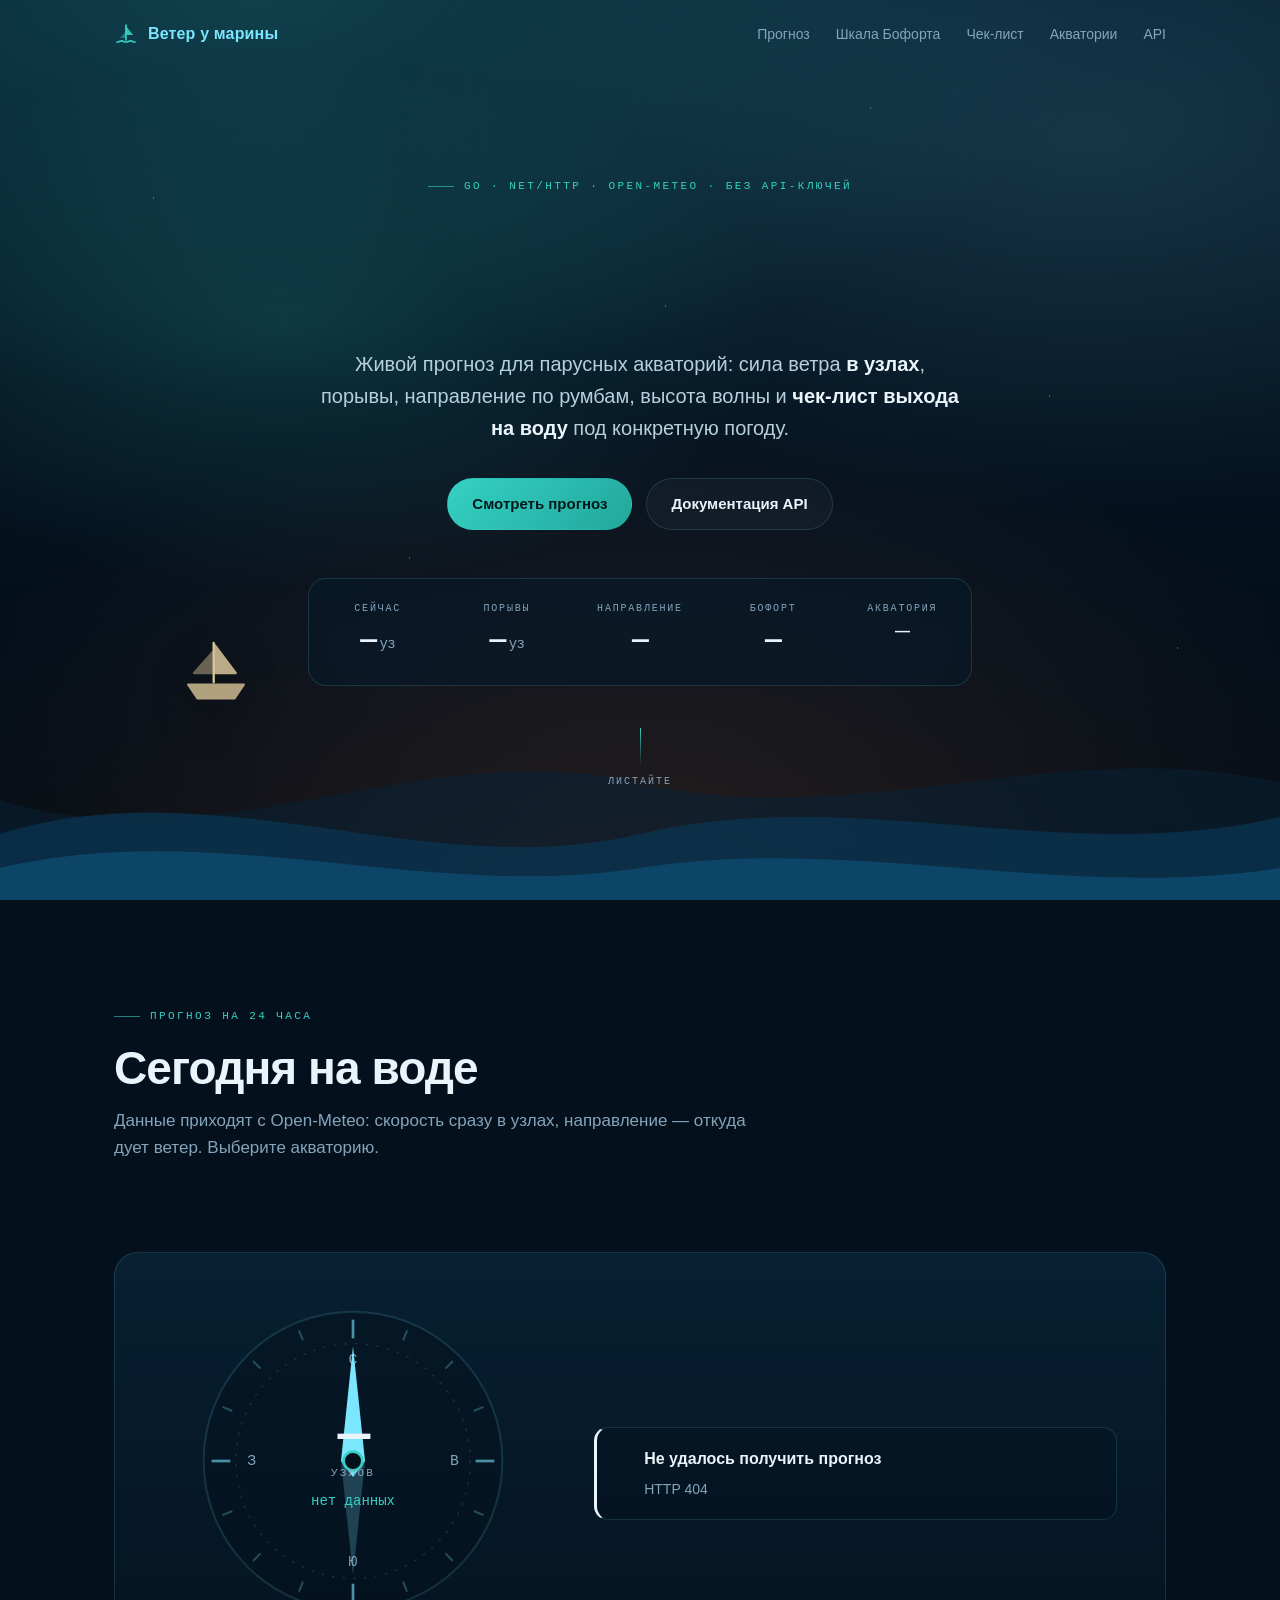
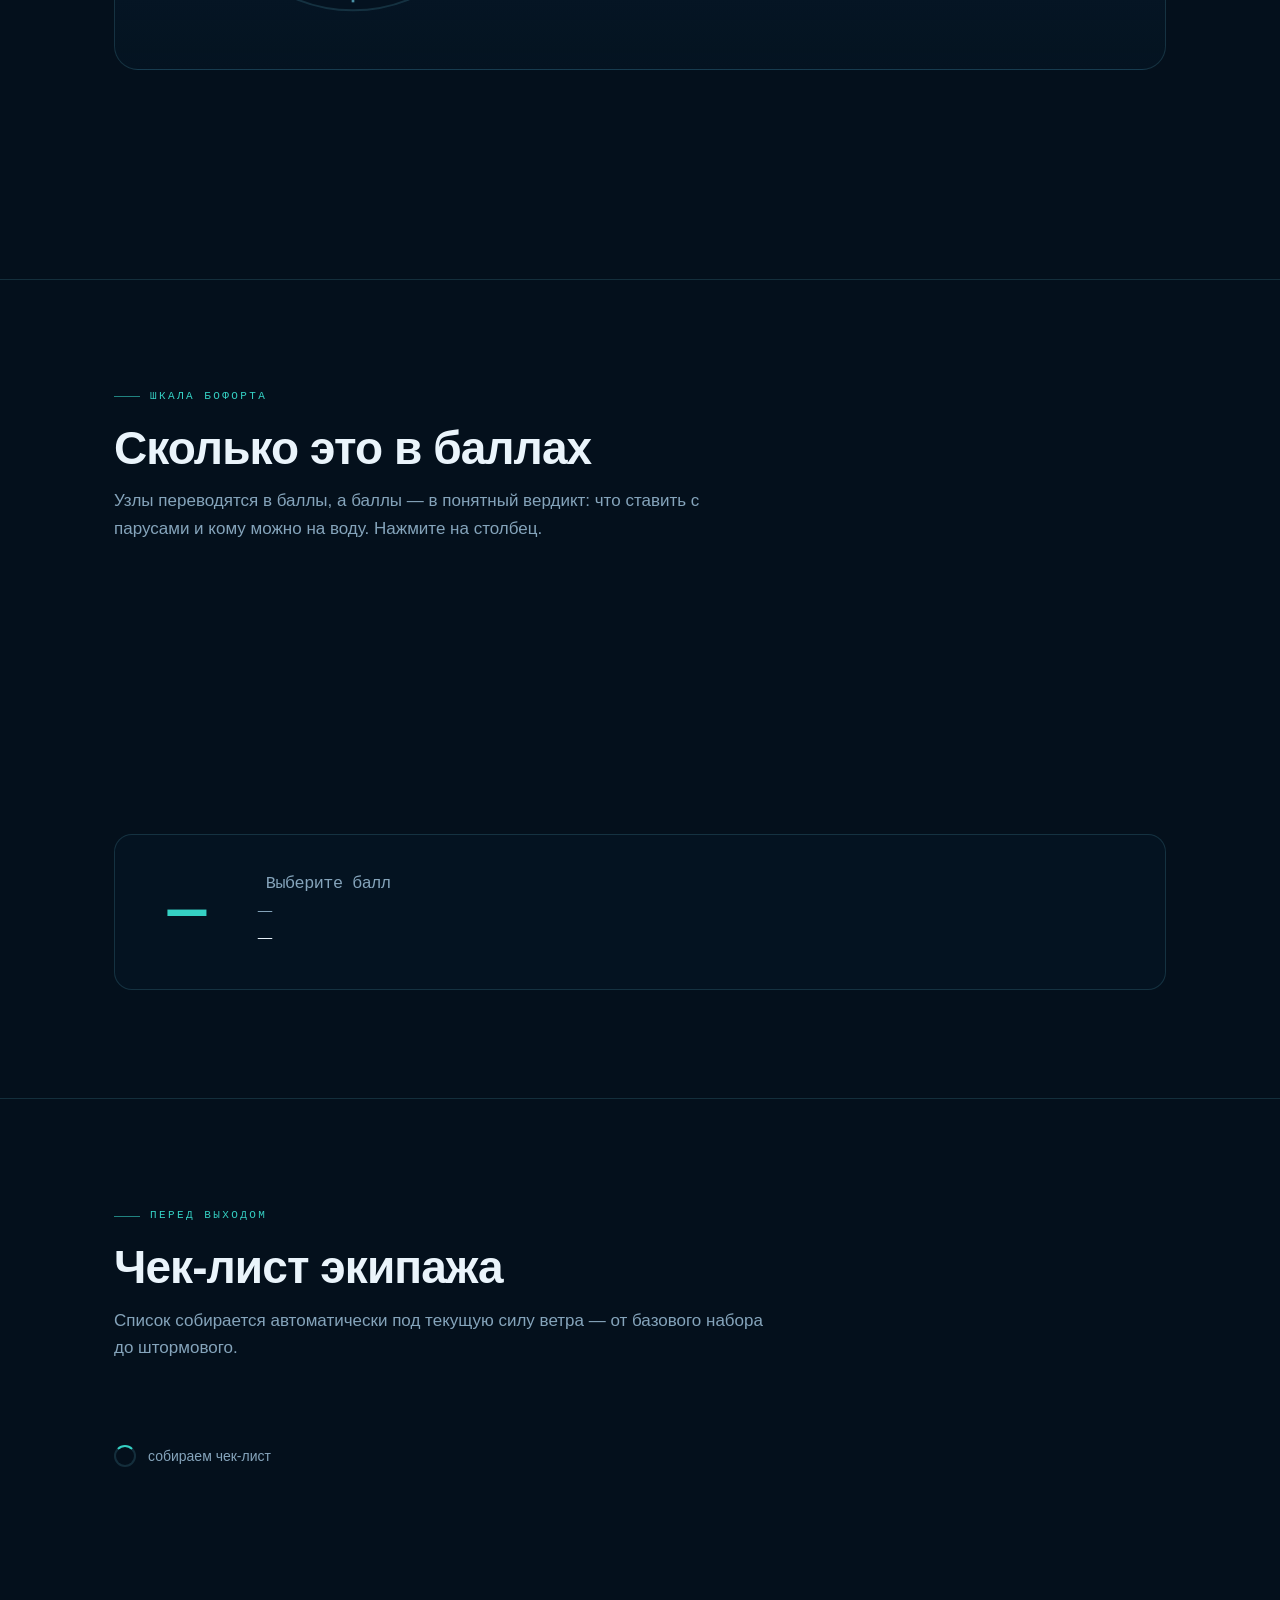
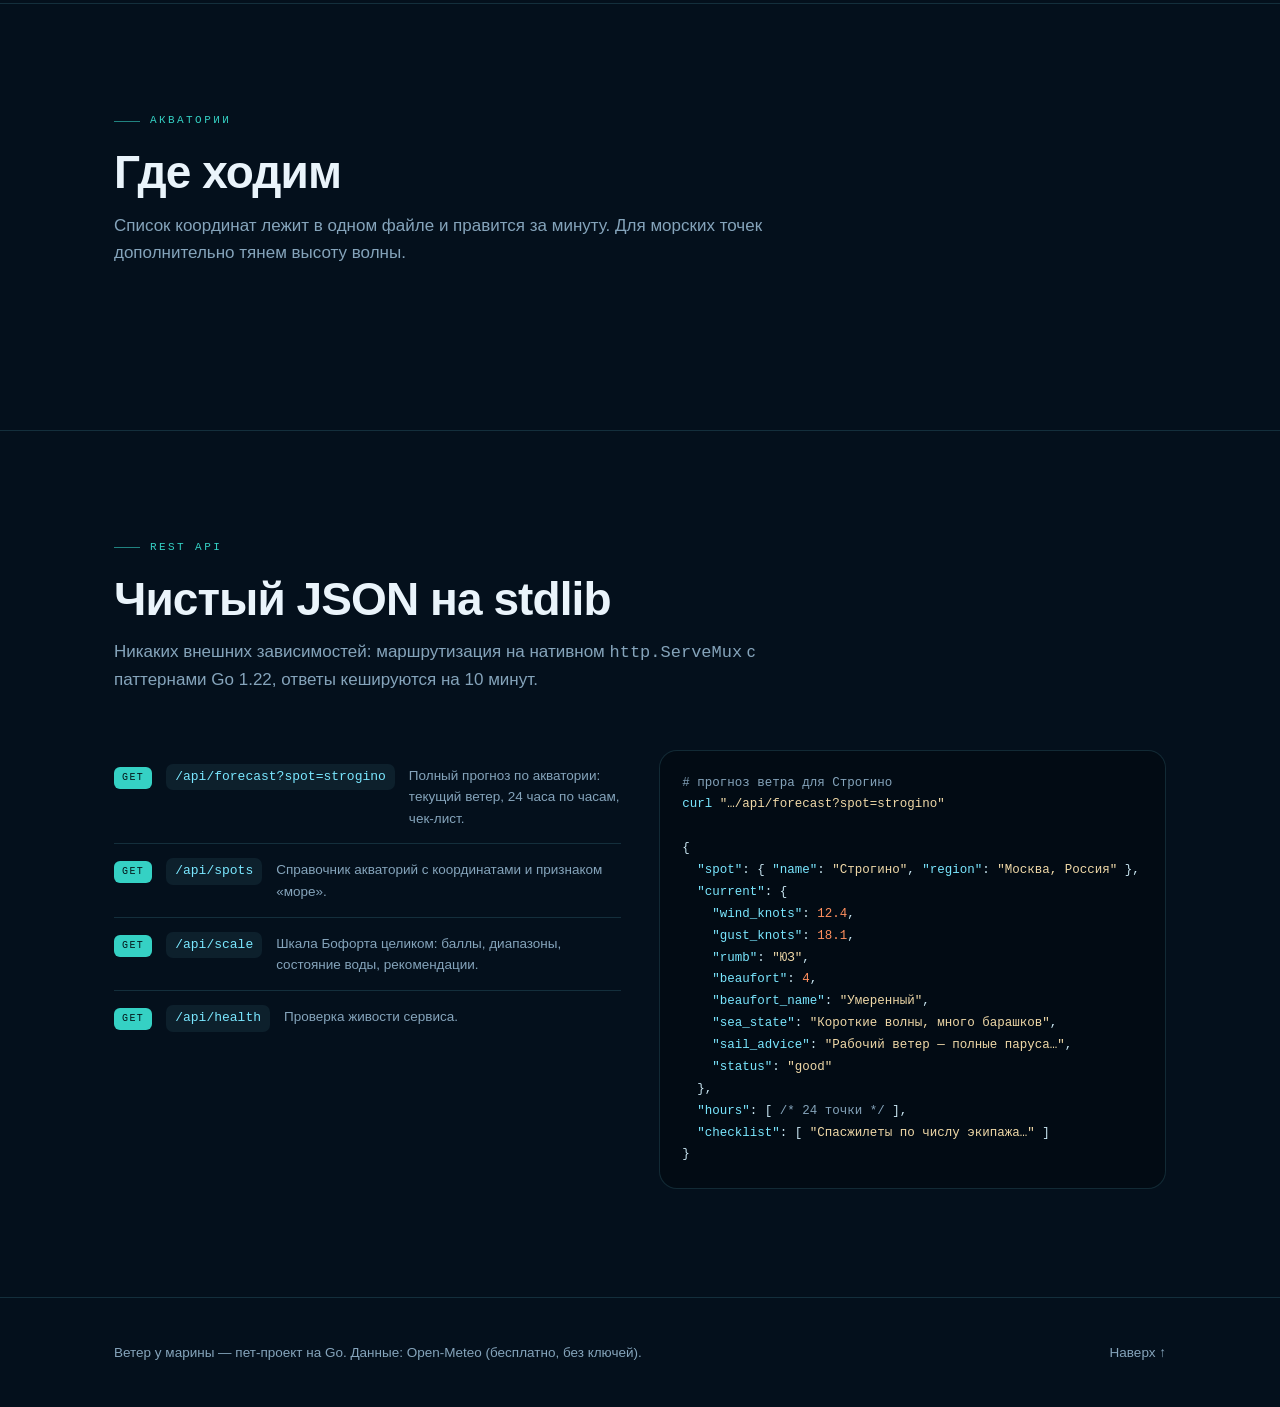
==== commit 7ed98bbb: "fix(web): устранить падение рендера главной страницы #bfName затирал вложенный #bfRange через textCo" ====
--- a/web/index.html
+++ b/web/index.html
@@ -445,7 +445,7 @@
       <div class="bf-detail reveal" id="bfDetail">
         <div class="bf-badge" id="bfBadge">—</div>
         <div class="bf-info">
-          <h3 id="bfName">Выберите балл<span id="bfRange"></span></h3>
+          <h3><span id="bfName">Выберите балл</span><span id="bfRange"></span></h3>
           <p id="bfSea">—</p>
           <p class="adv" id="bfAdvice">—</p>
           <p id="bfLevel" style="margin-top:8px;font-family:var(--mono);font-size:12px;letter-spacing:.1em;text-transform:uppercase"></p>
@@ -462,7 +462,7 @@
         <h2>Чек-лист экипажа</h2>
         <p>Список собирается автоматически под текущую силу ветра — от базового набора до штормового.</p>
       </div>
-      <div class="checklist" id="checklist"></div>
+      <div class="checklist" id="checklistItems"></div>
     </div>
   </section>
 
@@ -737,7 +737,7 @@
   $("#hoursMeta").textContent = "часовой пояс " + data.timezone + " · обновлено " + data.current.time;
 
   // чек-лист
-  $("#checklist").innerHTML = data.checklist.map(item=>
+  $("#checklistItems").innerHTML = data.checklist.map(item=>
     '<div class="check-item"><span class="box">' +
     '<svg viewBox="0 0 24 24" fill="none" stroke="currentColor" stroke-width="3" stroke-linecap="round" stroke-linejoin="round"><path d="M20 6L9 17l-5-5"/></svg>' +
     '</span><span>' + item + '</span></div>'
@@ -771,7 +771,7 @@
   $("#banner").dataset.status = "ok";
   $("#bannerTitle").textContent = "Загружаем прогноз…";
   $("#bannerText").textContent = "Тянем свежие данные с Open-Meteo";
-  $("#checklist").innerHTML = '<div class="loading"><span class="spinner"></span>собираем чек-лист</div>';
+  $("#checklistItems").innerHTML = '<div class="loading"><span class="spinner"></span>собираем чек-лист</div>';
 }
 
 function showError(message){
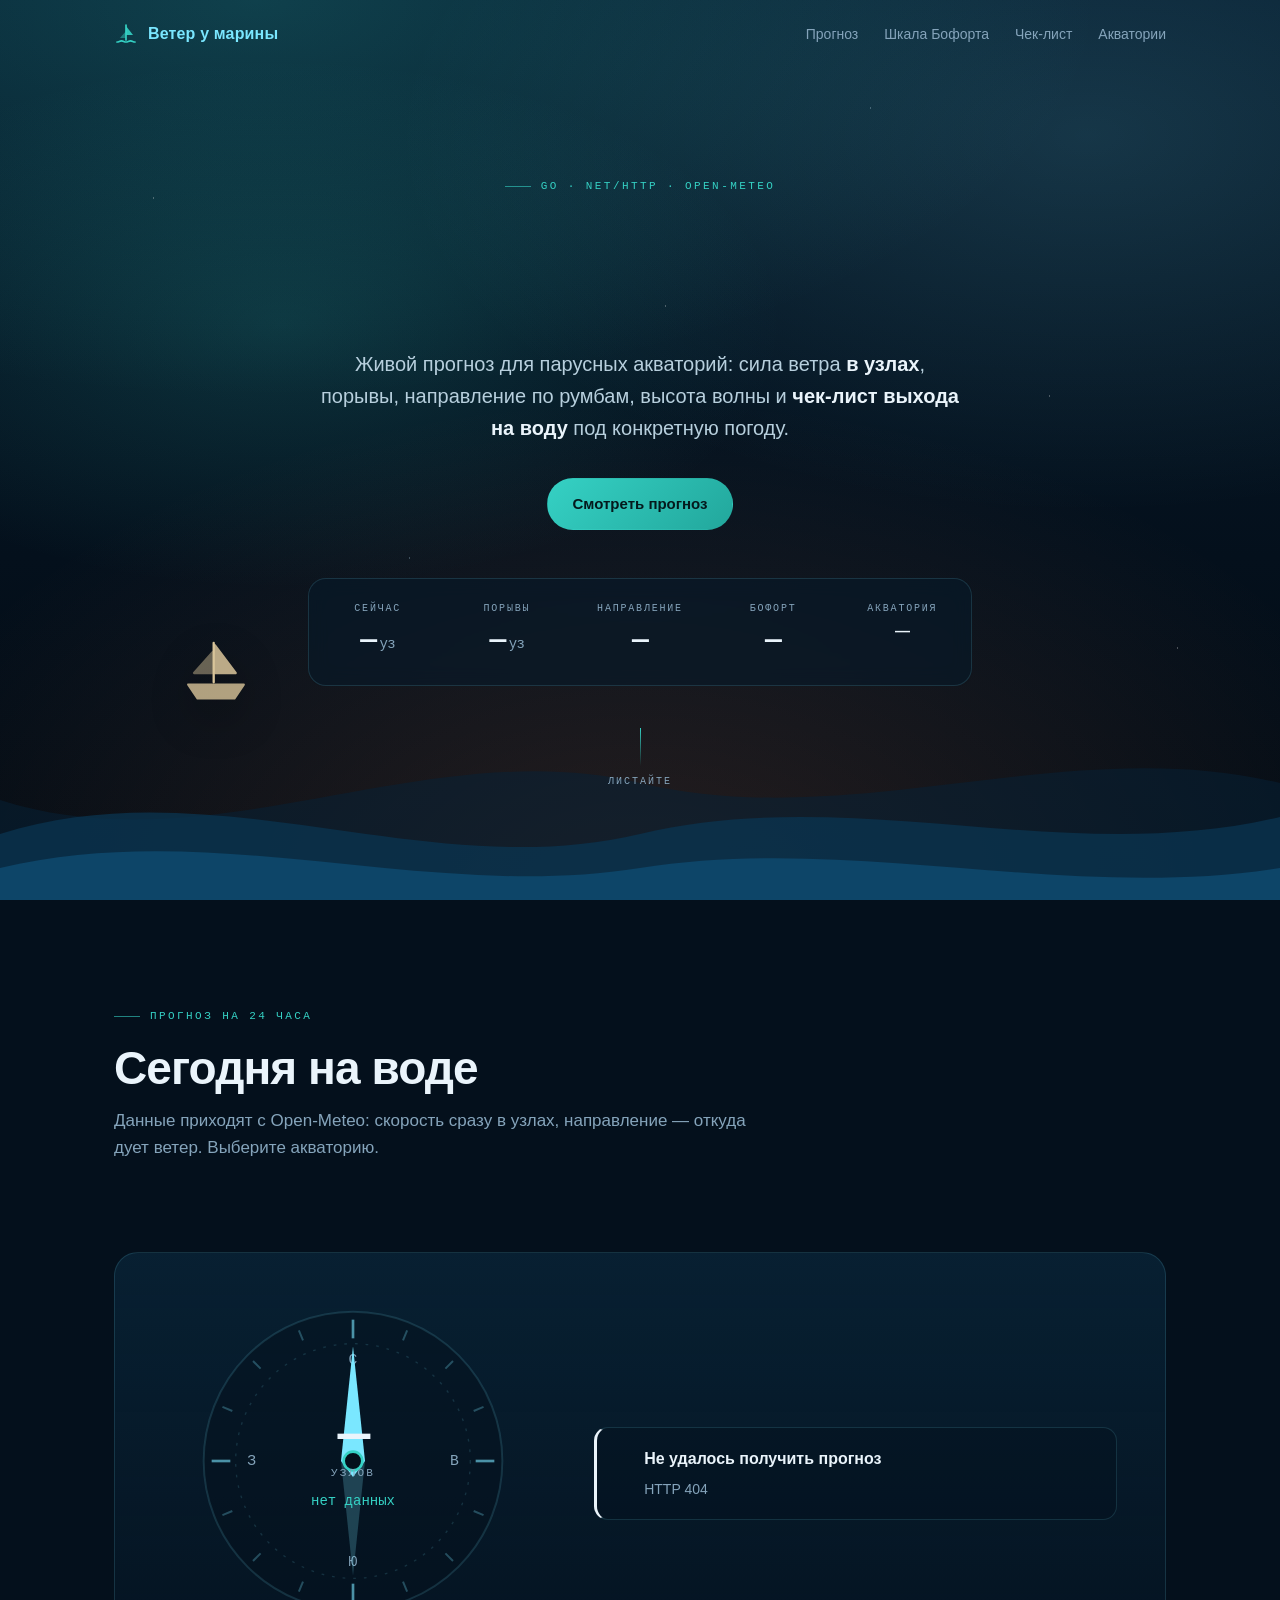
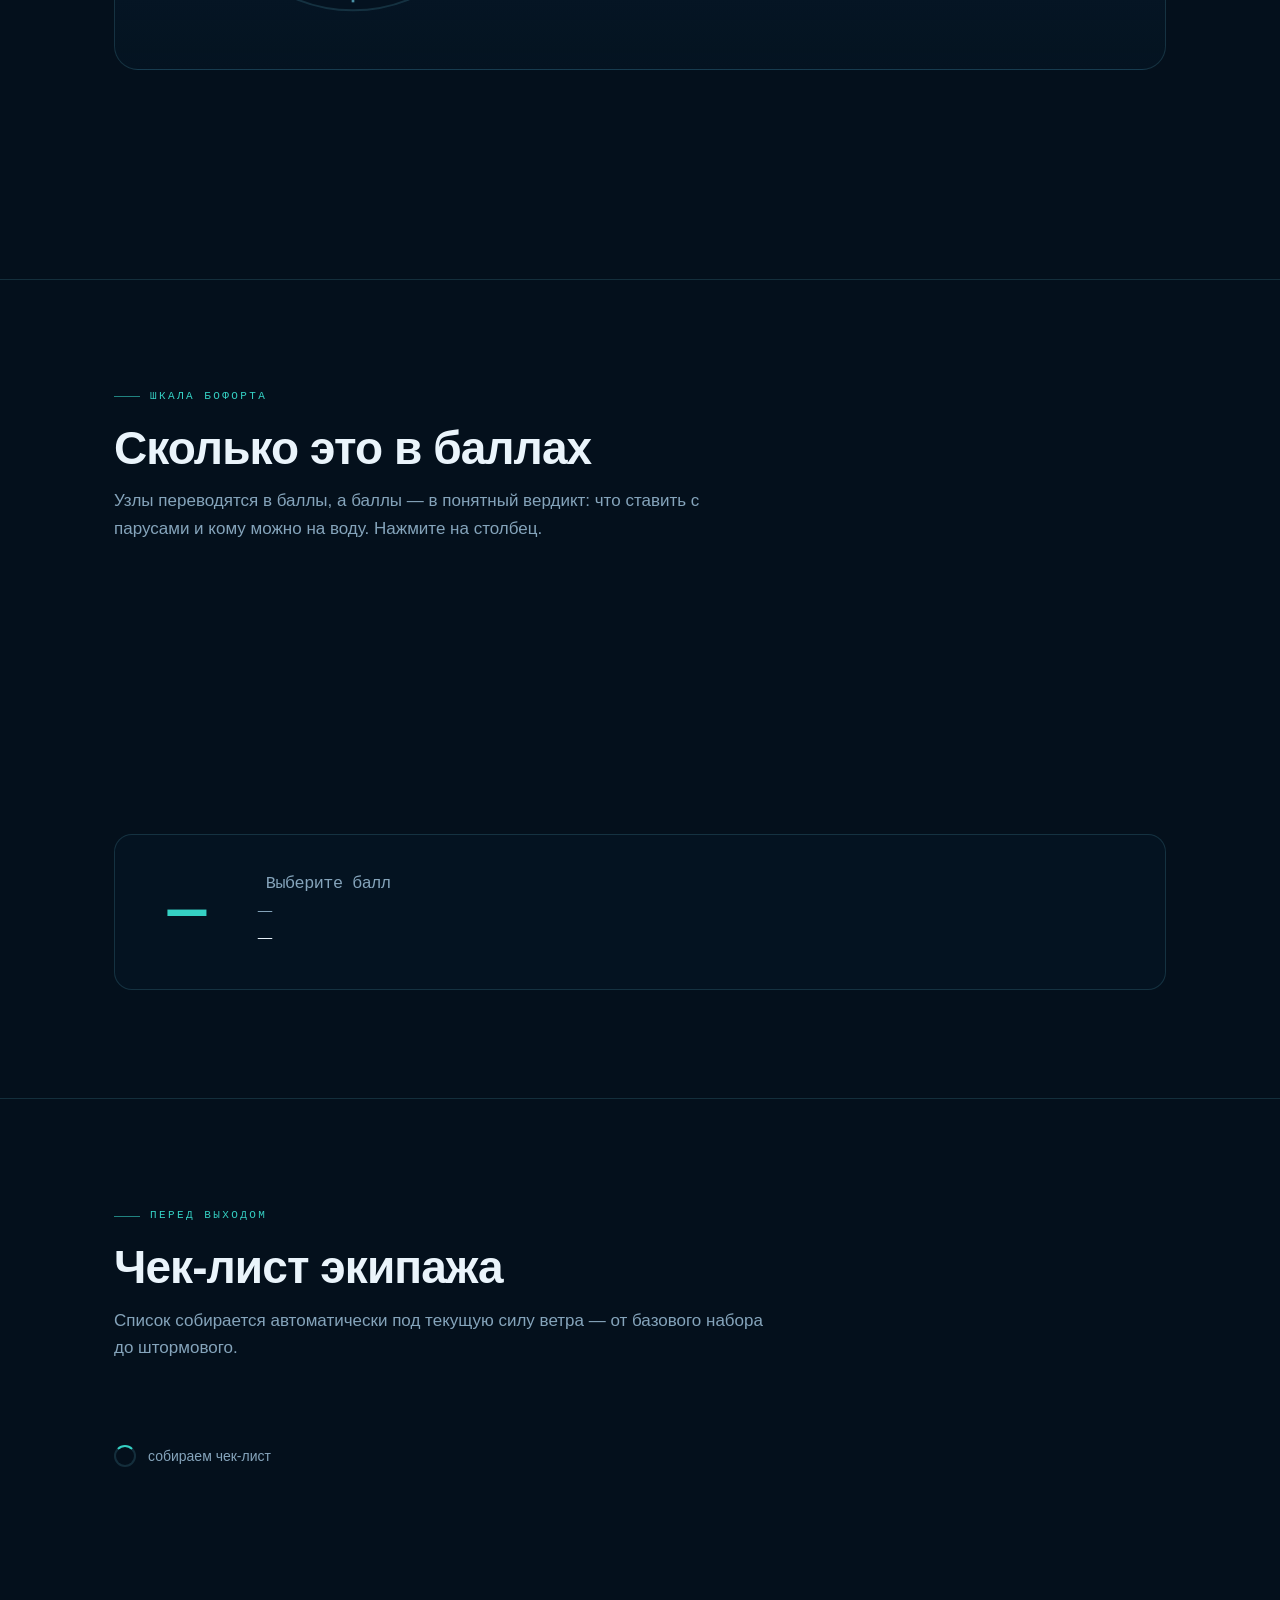
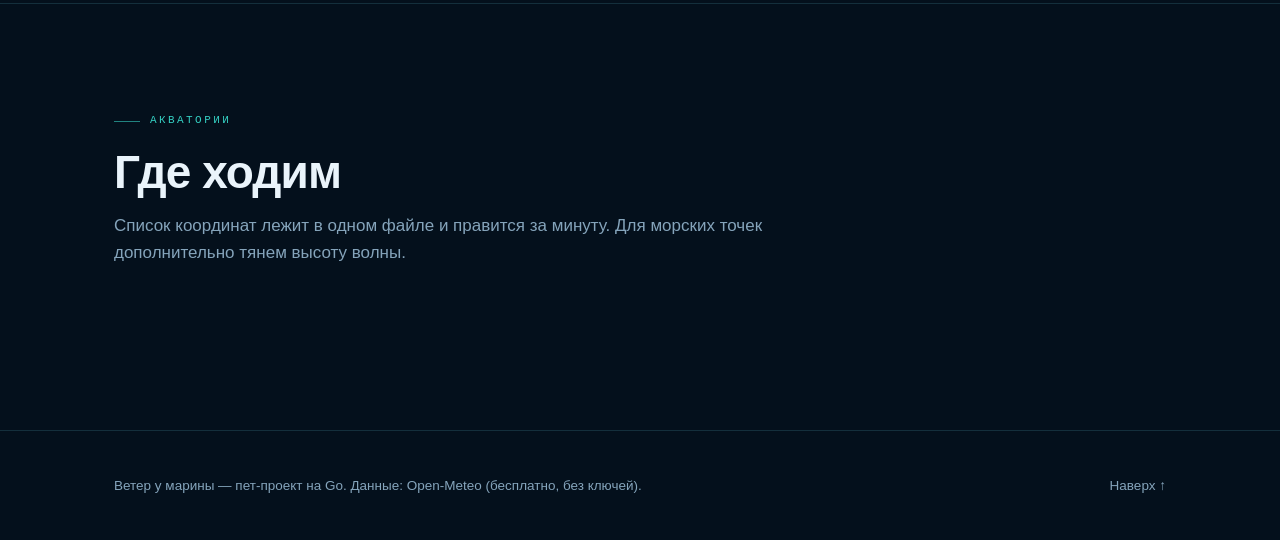
==== commit 15f67fa8: "feat: добавить 10 акваторий и убрать API-блок с лендинга Каталог: Санкт-Петербург, Сочи, Анапа, Кона" ====
--- a/web/index.html
+++ b/web/index.html
@@ -279,24 +279,6 @@
 }
 .spot-card .tag.sea{color:var(--cyan);border-color:rgba(122,231,255,.3)}
 
-/* ============================ API ============================ */
-.api-grid{display:grid;grid-template-columns:1fr 1fr;gap:clamp(20px,3vw,40px);align-items:start}
-@media(max-width:900px){.api-grid{grid-template-columns:1fr}}
-.endpoint{display:flex;gap:14px;align-items:baseline;padding:14px 0;border-bottom:1px solid var(--line);flex-wrap:wrap}
-.endpoint:last-child{border-bottom:0}
-.endpoint code{
-  font-family:var(--mono);font-size:13px;color:var(--cyan);background:rgba(122,231,255,.07);
-  padding:3px 9px;border-radius:7px;white-space:nowrap;
-}
-.endpoint .m{font-family:var(--mono);font-size:10px;letter-spacing:.14em;color:#04191c;background:var(--teal);padding:3px 8px;border-radius:6px}
-.endpoint p{color:var(--muted);font-size:13.5px;flex:1;min-width:180px}
-pre{
-  margin:0;padding:22px;border:1px solid var(--line);border-radius:var(--radius);
-  background:rgba(2,10,18,.75);overflow-x:auto;
-  font-family:var(--mono);font-size:12.5px;line-height:1.75;color:#c9e6f2;
-}
-pre .c{color:var(--muted)} pre .k{color:var(--cyan)} pre .s{color:var(--sand)} pre .n{color:var(--coral)}
-
 /* ============================ подвал ============================ */
 footer{border-top:1px solid var(--line);padding-block:44px;color:var(--muted);font-size:13.5px}
 .foot-inner{display:flex;justify-content:space-between;gap:20px;flex-wrap:wrap;align-items:center}
@@ -330,7 +312,6 @@
       <a href="#beaufort">Шкала Бофорта</a>
       <a href="#checklist">Чек-лист</a>
       <a href="#spots">Акватории</a>
-      <a href="#api">API</a>
     </nav>
   </div>
 </header>
@@ -356,7 +337,7 @@
     </svg>
 
     <div class="wrap hero-inner">
-      <div class="eyebrow" style="justify-content:center">Go · net/http · Open-Meteo · без API-ключей</div>
+      <div class="eyebrow" style="justify-content:center">Go · net/http · Open-Meteo</div>
       <h1 id="heroTitle">Ветер у марины</h1>
       <p class="hero-sub">
         Живой прогноз для парусных акваторий: сила ветра <b>в узлах</b>, порывы,
@@ -364,7 +345,6 @@
       </p>
       <div class="hero-actions">
         <a class="btn primary" href="#forecast">Смотреть прогноз</a>
-        <a class="btn" href="#api">Документация API</a>
       </div>
 
       <div class="hero-live" id="heroLive">
@@ -478,43 +458,6 @@
     </div>
   </section>
 
-  <!-- ======================= API ======================= -->
-  <section class="section" id="api">
-    <div class="wrap">
-      <div class="section-head reveal">
-        <div class="eyebrow">REST API</div>
-        <h2>Чистый JSON на stdlib</h2>
-        <p>Никаких внешних зависимостей: маршрутизация на нативном <code>http.ServeMux</code> с паттернами Go 1.22, ответы кешируются на 10 минут.</p>
-      </div>
-
-      <div class="api-grid reveal">
-        <div>
-          <div class="endpoint"><span class="m">GET</span><code>/api/forecast?spot=strogino</code><p>Полный прогноз по акватории: текущий ветер, 24 часа по часам, чек-лист.</p></div>
-          <div class="endpoint"><span class="m">GET</span><code>/api/spots</code><p>Справочник акваторий с координатами и признаком «море».</p></div>
-          <div class="endpoint"><span class="m">GET</span><code>/api/scale</code><p>Шкала Бофорта целиком: баллы, диапазоны, состояние воды, рекомендации.</p></div>
-          <div class="endpoint"><span class="m">GET</span><code>/api/health</code><p>Проверка живости сервиса.</p></div>
-        </div>
-        <pre id="curl"><span class="c"># прогноз ветра для Строгино</span>
-<span class="k">curl</span> <span class="s">"…/api/forecast?spot=strogino"</span>
-
-{
-  <span class="k">"spot"</span>: { <span class="k">"name"</span>: <span class="s">"Строгино"</span>, <span class="k">"region"</span>: <span class="s">"Москва, Россия"</span> },
-  <span class="k">"current"</span>: {
-    <span class="k">"wind_knots"</span>: <span class="n">12.4</span>,
-    <span class="k">"gust_knots"</span>: <span class="n">18.1</span>,
-    <span class="k">"rumb"</span>: <span class="s">"ЮЗ"</span>,
-    <span class="k">"beaufort"</span>: <span class="n">4</span>,
-    <span class="k">"beaufort_name"</span>: <span class="s">"Умеренный"</span>,
-    <span class="k">"sea_state"</span>: <span class="s">"Короткие волны, много барашков"</span>,
-    <span class="k">"sail_advice"</span>: <span class="s">"Рабочий ветер — полные паруса…"</span>,
-    <span class="k">"status"</span>: <span class="s">"good"</span>
-  },
-  <span class="k">"hours"</span>: [ <span class="c">/* 24 точки */</span> ],
-  <span class="k">"checklist"</span>: [ <span class="s">"Спасжилеты по числу экипажа…"</span> ]
-}</pre>
-      </div>
-    </div>
-  </section>
 </main>
 
 <footer>
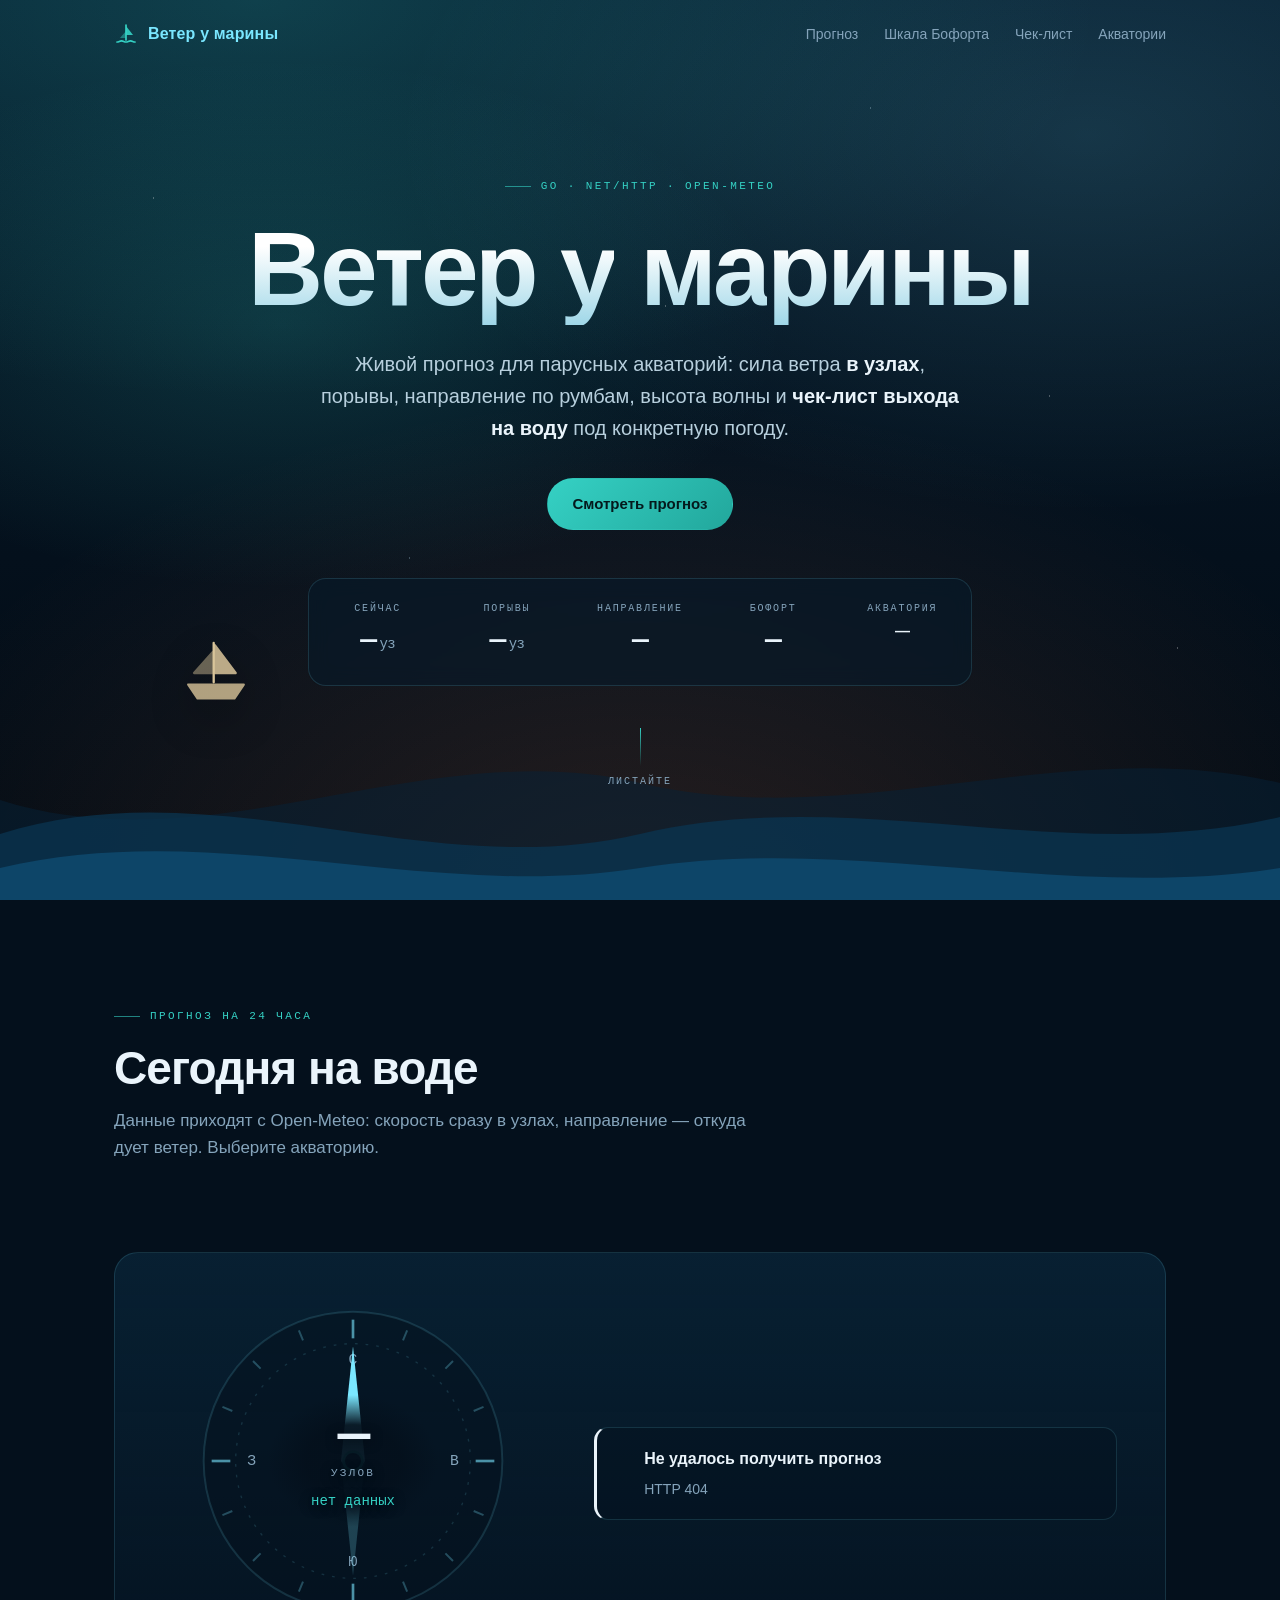
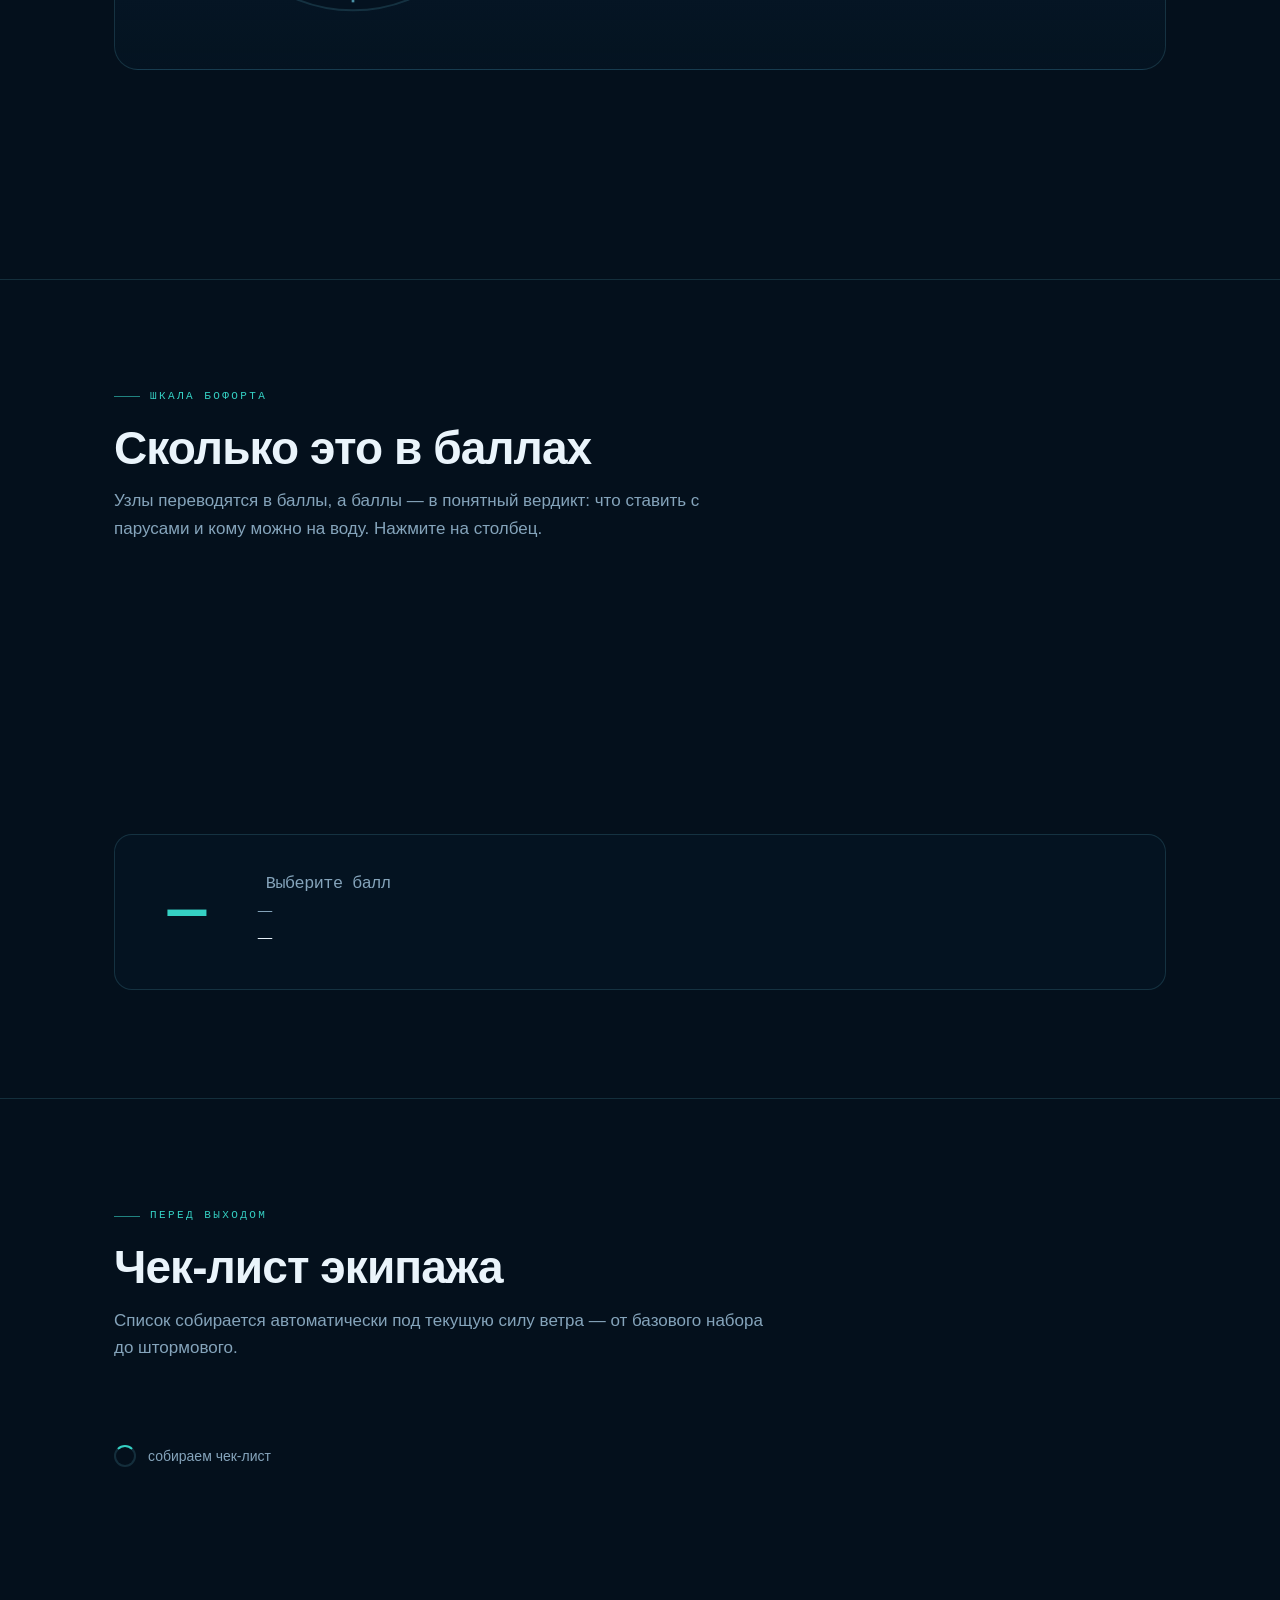
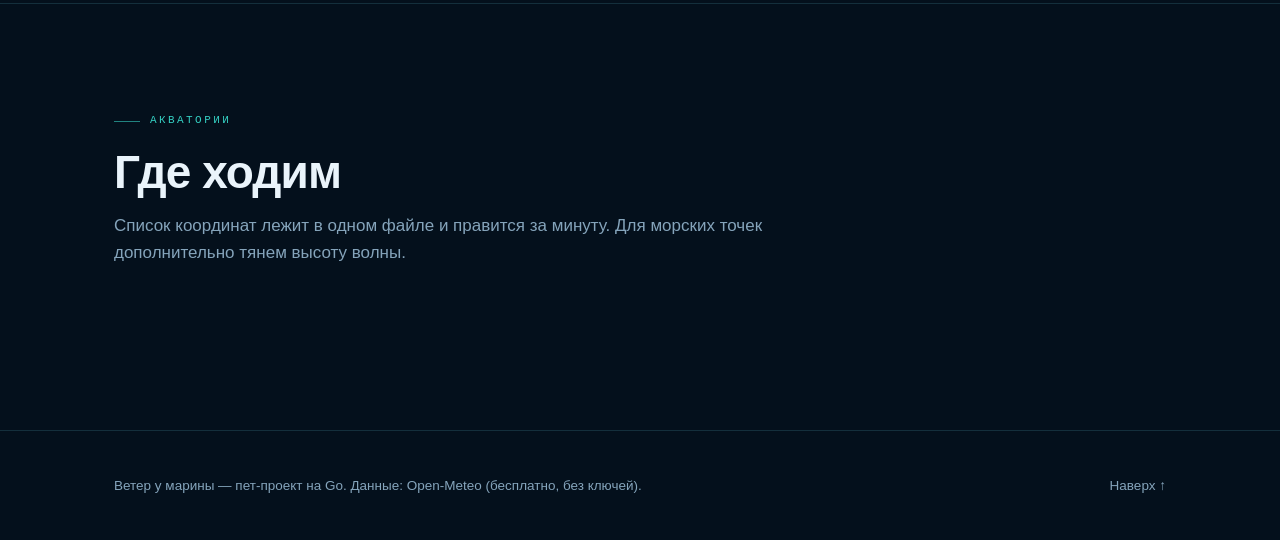
==== commit 2b8a6e94: "fix(web): мобильная адаптация — заголовок, шкала Бофорта, циферблат, меню" ====
--- a/web/index.html
+++ b/web/index.html
@@ -69,7 +69,26 @@
   background:var(--teal);transform:scaleX(0);transition:transform .25s;
 }
 .nav-links a:hover::after{transform:scaleX(1)}
-@media(max-width:720px){.nav-links{display:none}}
+.nav-burger{
+  display:none;width:42px;height:42px;border:1px solid var(--line);border-radius:12px;
+  background:rgba(4,16,28,.35);align-items:center;justify-content:center;flex-direction:column;gap:5px;cursor:pointer;
+}
+.nav-burger span{display:block;width:18px;height:2px;border-radius:2px;background:var(--text);transition:transform .25s,opacity .2s}
+.nav-burger[aria-expanded="true"] span:nth-child(1){transform:translateY(7px) rotate(45deg)}
+.nav-burger[aria-expanded="true"] span:nth-child(2){opacity:0}
+.nav-burger[aria-expanded="true"] span:nth-child(3){transform:translateY(-7px) rotate(-45deg)}
+@media(max-width:720px){
+  .nav-burger{display:flex}
+  .nav-links{
+    position:fixed;top:76px;left:12px;right:12px;flex-direction:column;gap:2px;padding:8px;
+    background:rgba(4,16,28,.97);border:1px solid var(--line);border-radius:16px;
+    box-shadow:0 18px 40px rgba(0,0,0,.45);
+    opacity:0;transform:translateY(-8px);pointer-events:none;transition:opacity .2s,transform .2s;
+  }
+  .nav-links.open{opacity:1;transform:none;pointer-events:auto}
+  .nav-links a{padding:12px 14px;border-radius:10px;font-size:15px}
+  .nav-links a::after{display:none}
+}
 
 /* ============================ герой ============================ */
 .hero{position:relative;min-height:100svh;display:grid;place-items:center;overflow:hidden;padding-top:68px}
@@ -108,10 +127,14 @@
 
 .hero-inner{position:relative;z-index:2;text-align:center;padding-block:clamp(40px,8vh,90px)}
 .hero h1{
-  font-size:clamp(38px,8.4vw,104px);letter-spacing:-.035em;margin-bottom:22px;
-  background:linear-gradient(180deg,#fff 30%,#9fd7e8 100%);-webkit-background-clip:text;background-clip:text;color:transparent;
-}
-.hero h1 .ch{display:inline-block;opacity:0;transform:translateY(38px) rotate(4deg);animation:rise .8s cubic-bezier(.22,1,.36,1) forwards}
+  font-size:clamp(38px,8.4vw,104px);letter-spacing:-.035em;margin-bottom:22px;color:var(--text);
+}
+.hero h1 .ch{
+  display:inline-block;opacity:0;transform:translateY(38px) rotate(4deg);animation:rise .8s cubic-bezier(.22,1,.36,1) forwards;
+  background:linear-gradient(180deg,#fff 30%,#9fd7e8 100%);
+  -webkit-background-clip:text;background-clip:text;
+  -webkit-text-fill-color:transparent;color:transparent;
+}
 @keyframes rise{to{opacity:1;transform:none}}
 .hero-sub{color:#b7cfdd;font-size:clamp(15px,2vw,20px);max-width:640px;margin:0 auto 34px}
 .hero-sub b{color:var(--text);font-weight:600}
@@ -172,8 +195,14 @@
 .needle-s{fill:rgba(122,231,255,.22)}
 .dial-hub{fill:var(--ink);stroke:var(--teal);stroke-width:2}
 .dial-readout{
-  position:absolute;inset:0;display:grid;place-content:center;text-align:center;gap:2px;pointer-events:none;
-}
+  position:absolute;inset:0;display:grid;place-content:center;text-align:center;gap:2px;pointer-events:none;z-index:2;
+}
+.dial-readout::before{
+  content:"";position:absolute;left:50%;top:50%;width:170px;height:132px;
+  transform:translate(-50%,-50%);border-radius:50%;pointer-events:none;
+  background:radial-gradient(closest-side,rgba(4,16,28,.94) 55%,rgba(4,16,28,0));
+}
+.dial-value,.dial-unit,.dial-rumb{position:relative;text-shadow:0 2px 12px rgba(2,10,18,.95)}
 .dial-value{font-family:var(--mono);font-size:clamp(36px,6vw,54px);font-weight:600;letter-spacing:-.04em;line-height:1}
 .dial-unit{font-family:var(--mono);font-size:11px;letter-spacing:.2em;text-transform:uppercase;color:var(--muted)}
 .dial-rumb{font-family:var(--mono);font-size:14px;color:var(--teal);margin-top:6px}
@@ -225,7 +254,16 @@
 
 /* ============================ шкала Бофорта ============================ */
 .bf-scale{display:grid;grid-template-columns:repeat(13,1fr);gap:6px;align-items:flex-end;height:210px;margin-bottom:26px}
-@media(max-width:720px){.bf-scale{gap:3px;height:160px}}
+@media(max-width:720px){
+  .bf-scale{
+    gap:4px;height:160px;grid-template-columns:none;grid-auto-flow:column;grid-auto-columns:44px;
+    overflow-x:auto;scroll-snap-type:x mandatory;padding-bottom:4px;
+    scrollbar-width:none;-webkit-overflow-scrolling:touch;
+  }
+  .bf-scale::-webkit-scrollbar{display:none}
+  .bf-col{scroll-snap-align:center}
+  .bf-bar{max-width:26px}
+}
 .bf-col{display:flex;flex-direction:column;align-items:center;gap:8px;height:100%;justify-content:flex-end;background:none;border:0;padding:6px 0;cursor:pointer;border-radius:8px;transition:background .2s}
 .bf-col:hover{background:rgba(122,231,255,.06)}
 .bf-bar{width:100%;border-radius:6px 6px 3px 3px;background:rgba(122,231,255,.16);height:0;transition:height 1s cubic-bezier(.22,1,.36,1),background .3s,box-shadow .3s}
@@ -313,6 +351,9 @@
       <a href="#checklist">Чек-лист</a>
       <a href="#spots">Акватории</a>
     </nav>
+    <button class="nav-burger" id="navBurger" aria-label="Меню" aria-expanded="false">
+      <span></span><span></span><span></span>
+    </button>
   </div>
 </header>
 
@@ -766,6 +807,19 @@
 /* ======================= старт ======================= */
 async function init(){
   animateTitle();
+
+  const burger = $("#navBurger"), navLinks = $(".nav-links");
+  const setMenu = open => {
+    navLinks.classList.toggle("open", open);
+    burger.setAttribute("aria-expanded", String(open));
+  };
+  burger.addEventListener("click", () => setMenu(!navLinks.classList.contains("open")));
+  $$(".nav-links a").forEach(a => a.addEventListener("click", () => setMenu(false)));
+  document.addEventListener("click", e => {
+    if(!navLinks.classList.contains("open")) return;
+    if(navLinks.contains(e.target) || burger.contains(e.target)) return;
+    setMenu(false);
+  });
   buildTicks();
   revealObserve();
   document.addEventListener("scroll", onScroll, { passive:true });
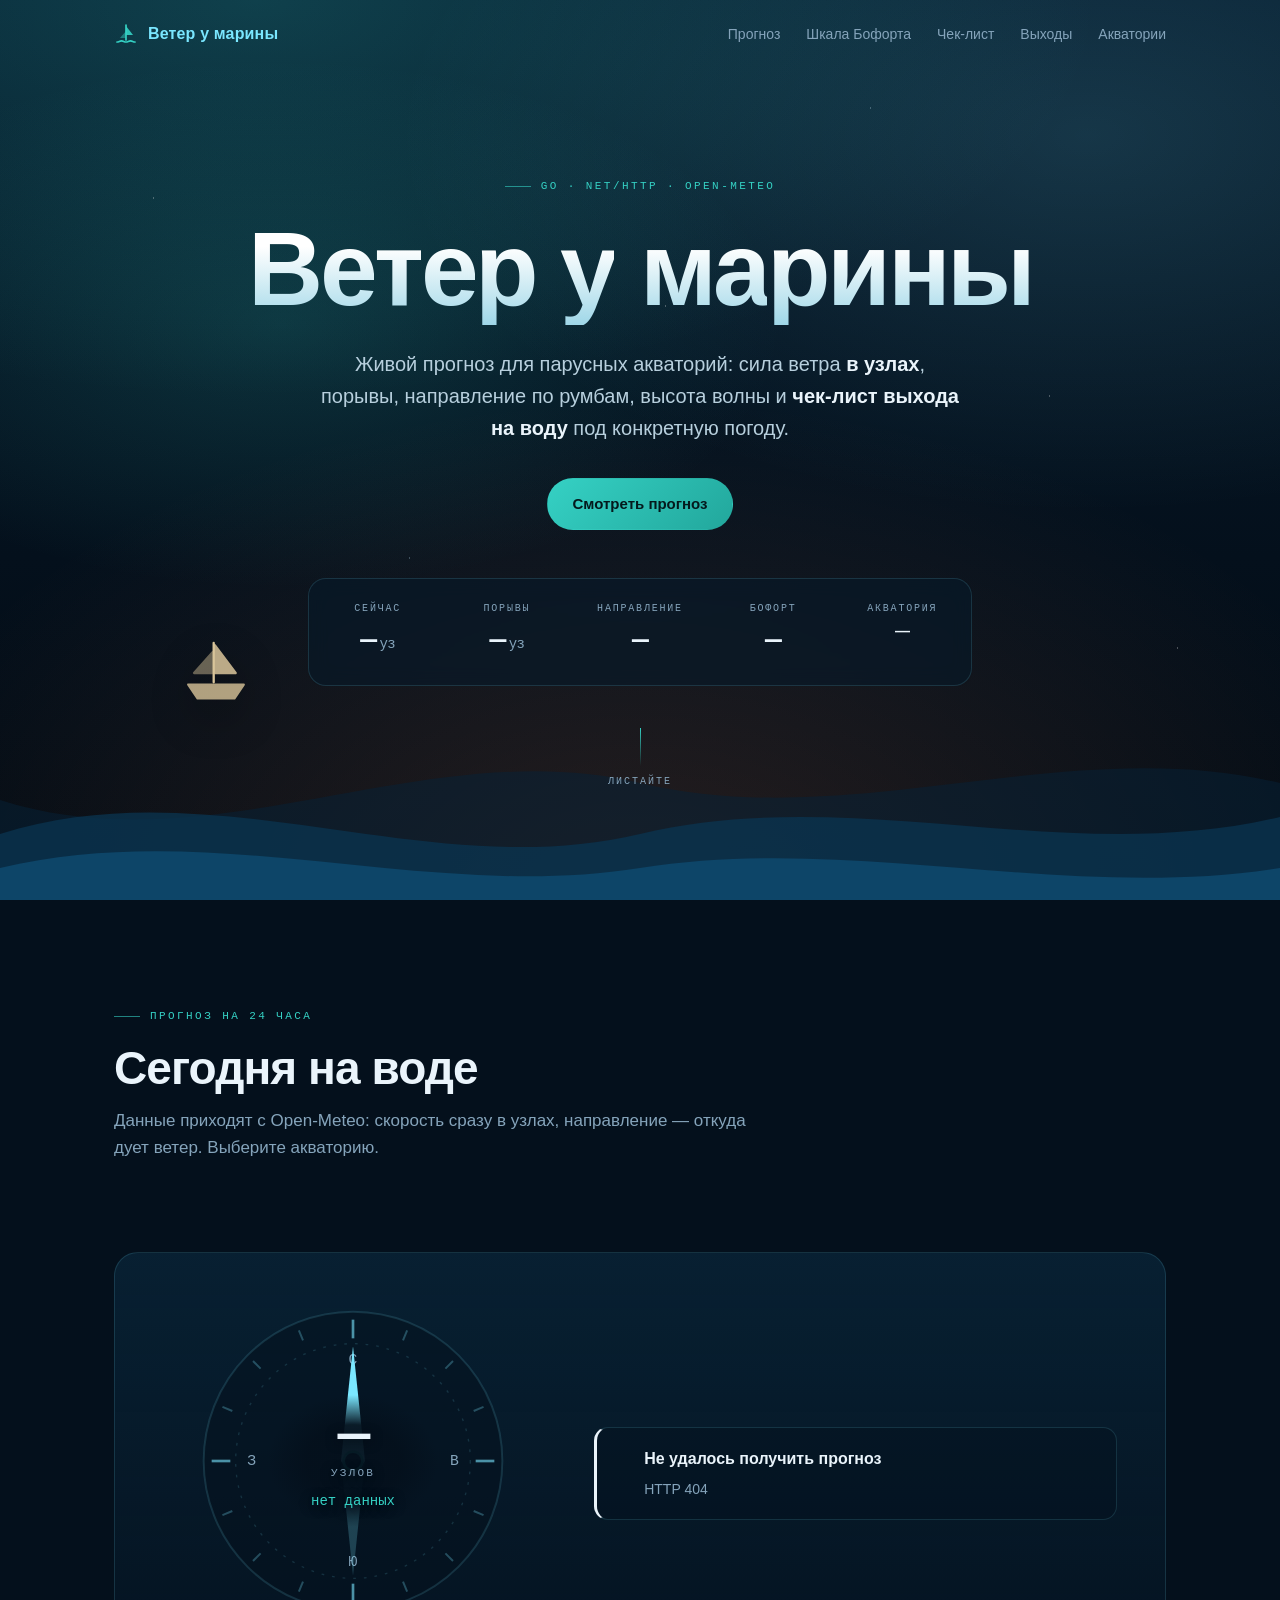
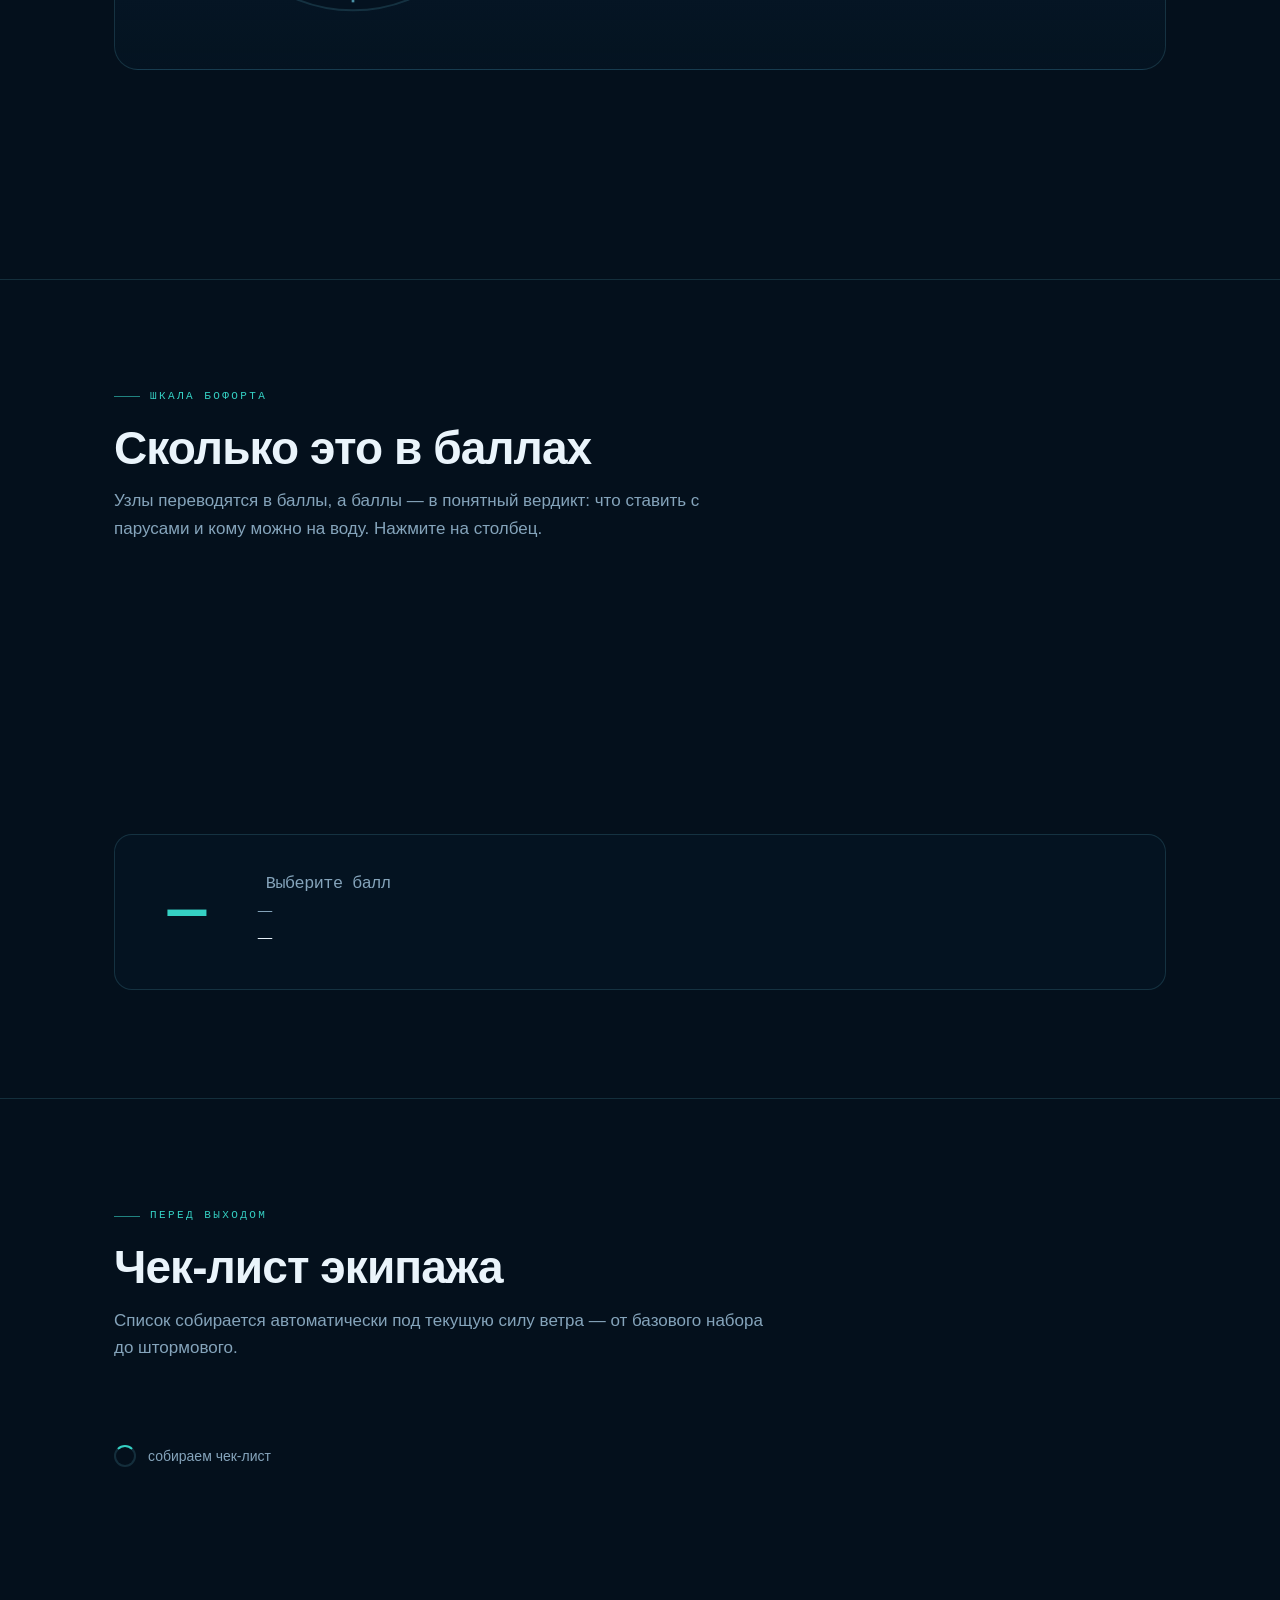
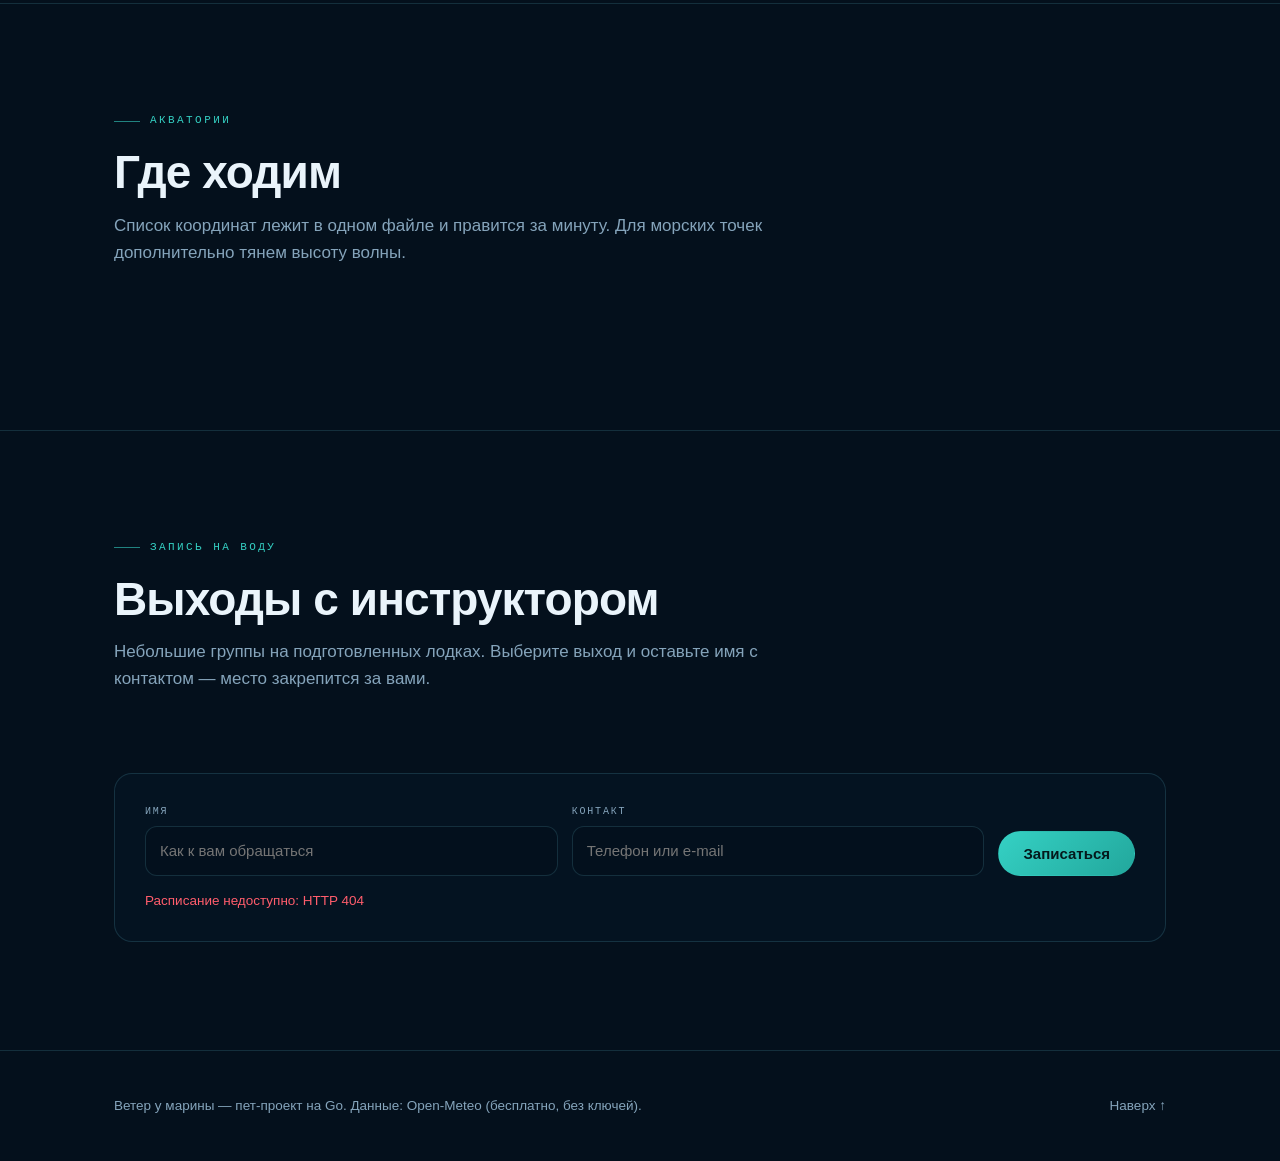
==== commit 6f2c61e7: "feat: бронирование выходов на Upstash Redis" ====
--- a/web/index.html
+++ b/web/index.html
@@ -317,6 +317,47 @@
 }
 .spot-card .tag.sea{color:var(--cyan);border-color:rgba(122,231,255,.3)}
 
+/* ============================ выходы на воду ============================ */
+.trip-grid{display:grid;grid-template-columns:repeat(auto-fit,minmax(260px,1fr));gap:14px;margin-bottom:24px}
+.trip-card{
+  display:flex;flex-direction:column;gap:10px;padding:22px;border:1px solid var(--line);
+  border-radius:var(--radius);background:linear-gradient(180deg,rgba(11,43,65,.45),rgba(6,26,43,.3));
+  transition:border-color .25s,box-shadow .25s;
+}
+.trip-card.selected{border-color:rgba(122,231,255,.55);box-shadow:inset 0 0 0 1px rgba(122,231,255,.25)}
+.trip-when{font-family:var(--mono);font-size:11px;letter-spacing:.16em;text-transform:uppercase;color:var(--teal)}
+.trip-card h3{font-size:19px}
+.trip-meta{display:flex;gap:16px;flex-wrap:wrap;color:var(--muted);font-size:13.5px}
+.trip-meta b{color:var(--text);font-weight:560}
+.trip-seats{display:flex;align-items:center;justify-content:space-between;gap:12px;margin-top:auto;padding-top:8px}
+.trip-seats .free{font-family:var(--mono);font-size:11.5px;letter-spacing:.04em;color:var(--muted)}
+.trip-seats .free.few{color:var(--sand)}
+.trip-seats .free.none{color:var(--red)}
+.trip-book{
+  flex:none;padding:9px 16px;border-radius:999px;border:1px solid rgba(122,231,255,.3);
+  background:rgba(122,231,255,.08);color:var(--text);font:inherit;font-size:13.5px;
+  cursor:pointer;transition:background .2s,border-color .2s;
+}
+.trip-book:hover:not(:disabled){background:rgba(122,231,255,.16);border-color:rgba(122,231,255,.55)}
+.trip-book:disabled{opacity:.45;cursor:not-allowed}
+.trip-form{
+  display:grid;grid-template-columns:1fr 1fr auto;gap:14px;align-items:end;
+  padding:clamp(20px,3vw,30px);border:1px solid var(--line);border-radius:var(--radius);
+  background:rgba(6,26,43,.4);
+}
+@media(max-width:720px){.trip-form{grid-template-columns:1fr}}
+.field{display:flex;flex-direction:column;gap:6px}
+.field label{font-family:var(--mono);font-size:10px;letter-spacing:.18em;text-transform:uppercase;color:var(--muted)}
+.field input{
+  padding:12px 14px;border-radius:12px;border:1px solid var(--line);background:rgba(4,16,28,.6);
+  color:var(--text);font:inherit;font-size:15px;outline:none;transition:border-color .2s;
+}
+.field input:focus{border-color:rgba(122,231,255,.5)}
+.trip-form .btn{justify-content:center}
+.trip-note{grid-column:1/-1;font-size:13.5px;color:var(--muted);min-height:1.2em}
+.trip-note.ok{color:var(--teal)}
+.trip-note.err{color:var(--red)}
+
 /* ============================ подвал ============================ */
 footer{border-top:1px solid var(--line);padding-block:44px;color:var(--muted);font-size:13.5px}
 .foot-inner{display:flex;justify-content:space-between;gap:20px;flex-wrap:wrap;align-items:center}
@@ -349,6 +390,7 @@
       <a href="#forecast">Прогноз</a>
       <a href="#beaufort">Шкала Бофорта</a>
       <a href="#checklist">Чек-лист</a>
+      <a href="#trips">Выходы</a>
       <a href="#spots">Акватории</a>
     </nav>
     <button class="nav-burger" id="navBurger" aria-label="Меню" aria-expanded="false">
@@ -496,6 +538,32 @@
         <p>Список координат лежит в одном файле и правится за минуту. Для морских точек дополнительно тянем высоту волны.</p>
       </div>
       <div class="spot-grid reveal" id="spotGrid"></div>
+    </div>
+  </section>
+
+  <!-- ======================= ВЫХОДЫ ======================= -->
+  <section class="section" id="trips">
+    <div class="wrap">
+      <div class="section-head reveal">
+        <div class="eyebrow">Запись на воду</div>
+        <h2>Выходы с инструктором</h2>
+        <p>Небольшие группы на подготовленных лодках. Выберите выход и оставьте имя с контактом — место закрепится за вами.</p>
+      </div>
+
+      <div class="trip-grid reveal" id="tripGrid"></div>
+
+      <form class="trip-form reveal" id="tripForm" novalidate>
+        <div class="field">
+          <label for="tripName">Имя</label>
+          <input id="tripName" name="name" autocomplete="name" placeholder="Как к вам обращаться">
+        </div>
+        <div class="field">
+          <label for="tripContact">Контакт</label>
+          <input id="tripContact" name="contact" autocomplete="email" placeholder="Телефон или e-mail">
+        </div>
+        <button class="btn primary" type="submit" id="tripSubmit">Записаться</button>
+        <p class="trip-note" id="tripNote">Выберите выход в расписании выше.</p>
+      </form>
     </div>
   </section>
 
@@ -779,6 +847,125 @@
   }
 }
 
+/* ======================= выходы на воду ======================= */
+const bookingState = { trips:[], selected:null, storage:false };
+
+function renderTrips(data){
+  bookingState.trips = data.trips || [];
+  bookingState.storage = !!data.storage_configured;
+
+  const grid = $("#tripGrid");
+  grid.innerHTML = "";
+  bookingState.trips.forEach(t=>{
+    const card = document.createElement("div");
+    card.className = "trip-card";
+    card.dataset.id = t.id;
+    card.innerHTML =
+      '<span class="trip-when"></span>' +
+      '<h3></h3>' +
+      '<div class="trip-meta"><span>Лодка: <b></b></span><span>Экипаж: <b></b></span></div>' +
+      '<div class="trip-seats"><span class="free"></span><button class="trip-book" type="button"></button></div>';
+    card.querySelector(".trip-when").textContent = t.label + " · " + t.time;
+    card.querySelector("h3").textContent = t.spot_name;
+    const metas = card.querySelectorAll(".trip-meta b");
+    metas[0].textContent = t.boat;
+    metas[1].textContent = "до " + t.capacity + " чел.";
+
+    const freeEl = card.querySelector(".free");
+    const btn = card.querySelector(".trip-book");
+    if(t.free == null || !bookingState.storage){
+      freeEl.textContent = "места неизвестны";
+      btn.textContent = "Недоступно";
+      btn.disabled = true;
+    }else{
+      freeEl.textContent = t.free > 0 ? "свободно " + t.free + " из " + t.capacity : "мест нет";
+      if(t.free === 0) freeEl.classList.add("none");
+      else if(t.free <= 2) freeEl.classList.add("few");
+      btn.textContent = t.free === 0 ? "Мест нет" : "Выбрать";
+      btn.disabled = t.free === 0;
+      if(t.free > 0) btn.addEventListener("click", ()=>selectTrip(t));
+    }
+    grid.appendChild(card);
+  });
+
+  const note = $("#tripNote");
+  const submit = $("#tripSubmit");
+  if(!bookingState.trips.length){
+    note.className = "trip-note err";
+    note.textContent = "Расписание выходов пока пустое.";
+    submit.disabled = true;
+  }else if(!bookingState.storage){
+    note.className = "trip-note err";
+    note.textContent = "Запись временно недоступна: на сервере не настроен Upstash Redis.";
+    submit.disabled = true;
+  }else{
+    note.className = "trip-note";
+    if(!bookingState.selected) note.textContent = "Выберите выход в расписании выше.";
+    submit.disabled = false;
+  }
+  revealObserve();
+}
+
+function selectTrip(t){
+  bookingState.selected = t;
+  $$(".trip-card").forEach(c=>c.classList.toggle("selected", c.dataset.id === t.id));
+  const note = $("#tripNote");
+  note.className = "trip-note";
+  note.textContent = "Выбран выход: " + t.label + ", " + t.time + " · " + t.spot_name + " · " + t.boat;
+  $("#tripName").focus();
+}
+
+async function loadTrips(){
+  try{
+    renderTrips(await getJSON("/api/trips"));
+  }catch(err){
+    const note = $("#tripNote");
+    note.className = "trip-note err";
+    note.textContent = "Расписание недоступно: " + err.message;
+  }
+}
+
+async function submitBooking(e){
+  e.preventDefault();
+  const note = $("#tripNote");
+  if(!bookingState.selected){
+    note.className = "trip-note err";
+    note.textContent = "Сначала выберите выход в расписании.";
+    return;
+  }
+
+  const name = $("#tripName").value.trim();
+  const contact = $("#tripContact").value.trim();
+  const btn = $("#tripSubmit");
+  btn.disabled = true;
+  note.className = "trip-note";
+  note.textContent = "Отправляем запись…";
+
+  try{
+    const res = await fetch("/api/trips/" + encodeURIComponent(bookingState.selected.id) + "/book", {
+      method:"POST",
+      headers:{ "content-type":"application/json", accept:"application/json" },
+      body: JSON.stringify({ name, contact }),
+    });
+    const data = await res.json().catch(()=>null);
+    if(!res.ok) throw new Error((data && data.error) || ("HTTP " + res.status));
+
+    $("#tripName").value = "";
+    $("#tripContact").value = "";
+    bookingState.selected = null;
+    $$(".trip-card").forEach(c=>c.classList.remove("selected"));
+    await loadTrips();
+    note.className = "trip-note ok";
+    note.textContent = "Готово! Место закреплено за " + name + ". Свободно мест: " + data.seats_left + ".";
+  }catch(err){
+    note.className = "trip-note err";
+    note.textContent = err.message;
+    if(/мест/i.test(err.message)) loadTrips();
+  }finally{
+    btn.disabled = !bookingState.storage;
+  }
+}
+
 /* ======================= скролл-эффекты ======================= */
 let revealObserver;
 function revealObserve(){
@@ -824,6 +1011,7 @@
   revealObserve();
   document.addEventListener("scroll", onScroll, { passive:true });
   onScroll();
+  $("#tripForm").addEventListener("submit", submitBooking);
 
   try{
     const [spotsRes, scaleRes] = await Promise.all([
@@ -841,6 +1029,7 @@
   }
 
   await selectSpot(state.spot);
+  loadTrips();
 }
 
 document.addEventListener("DOMContentLoaded", init);
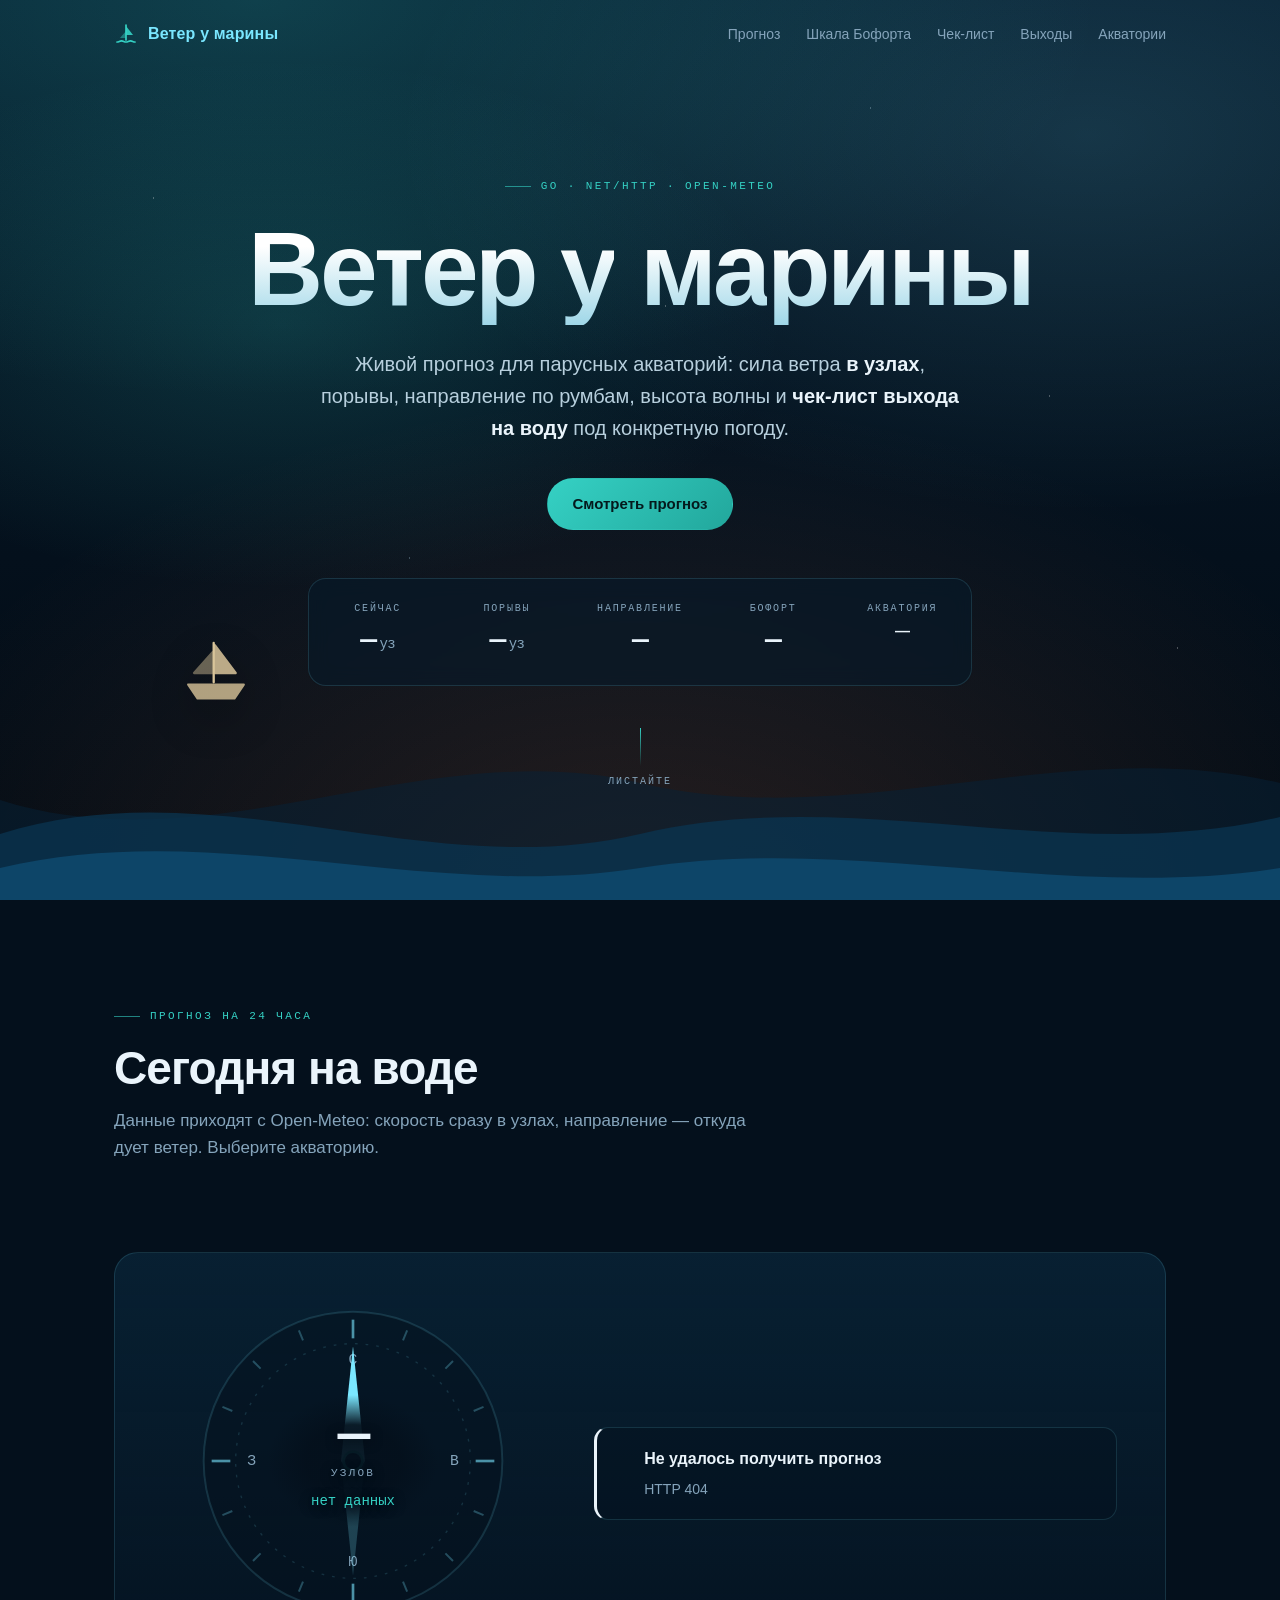
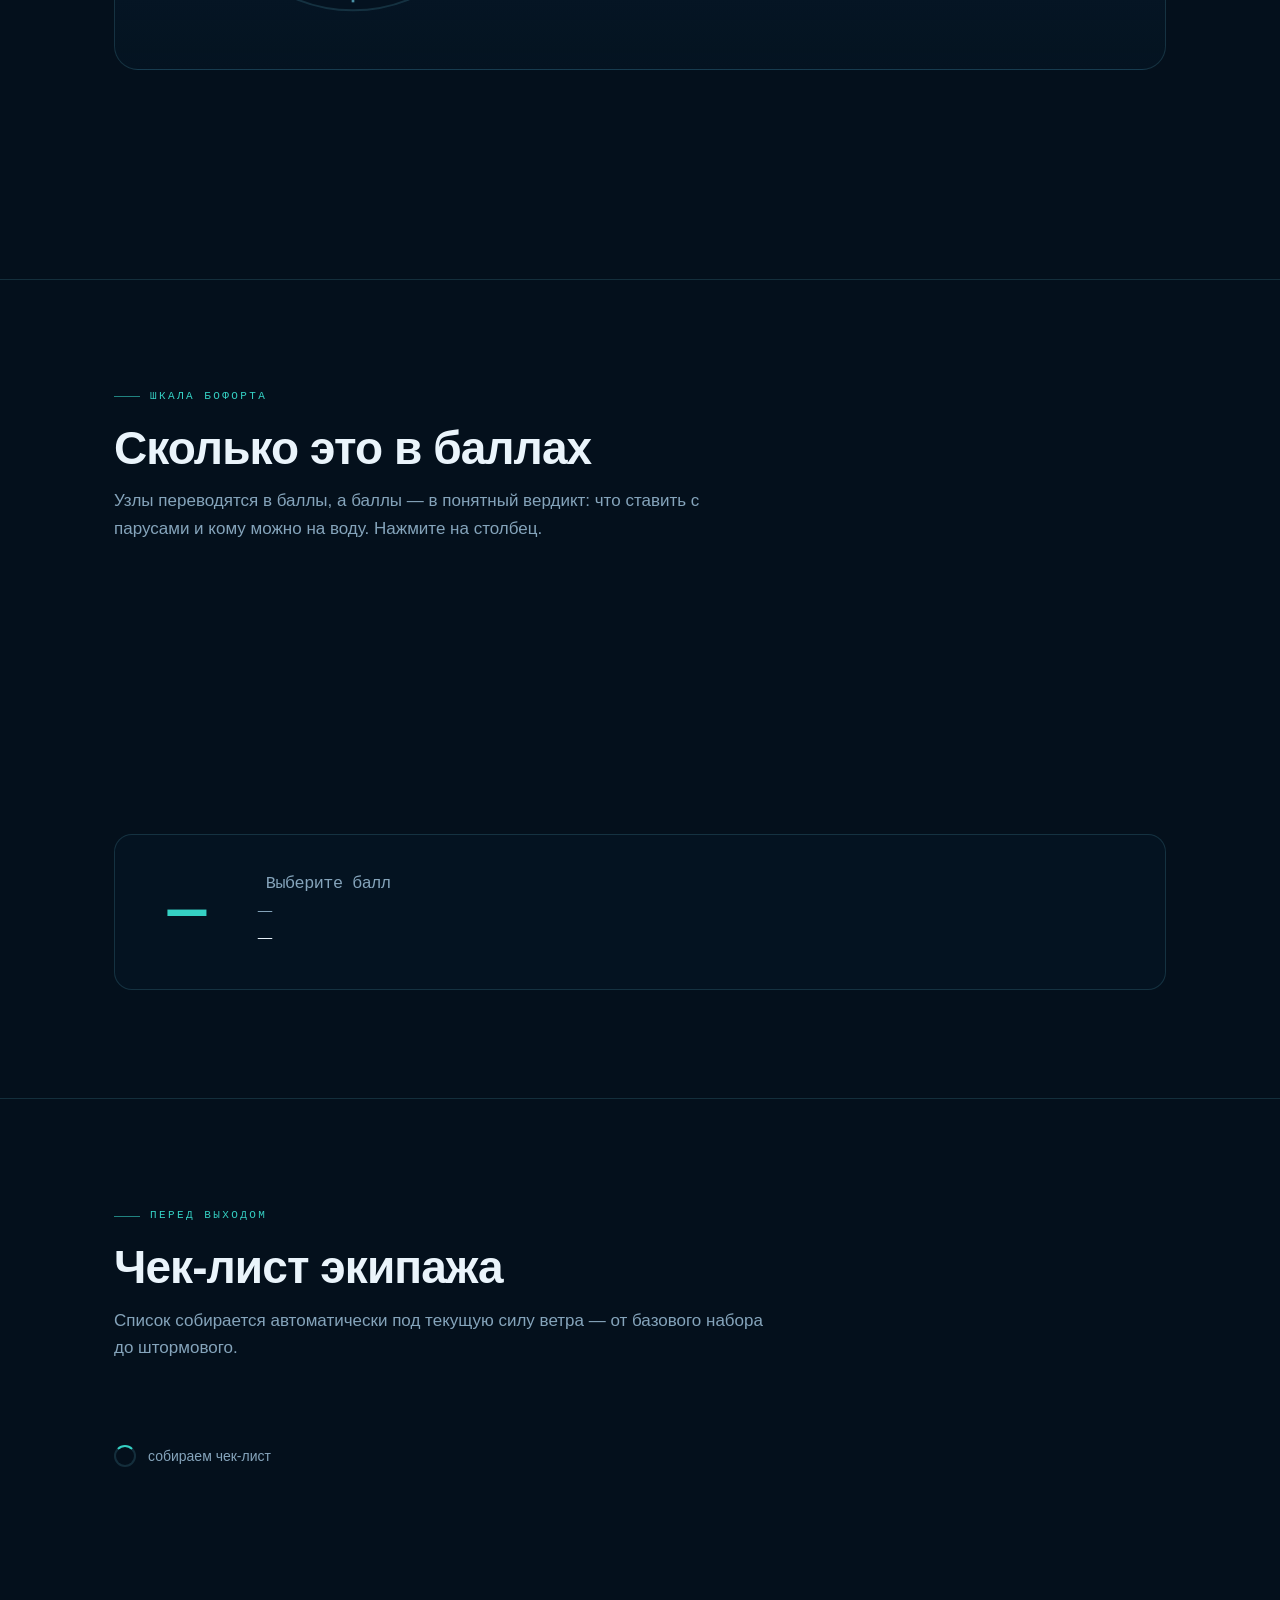
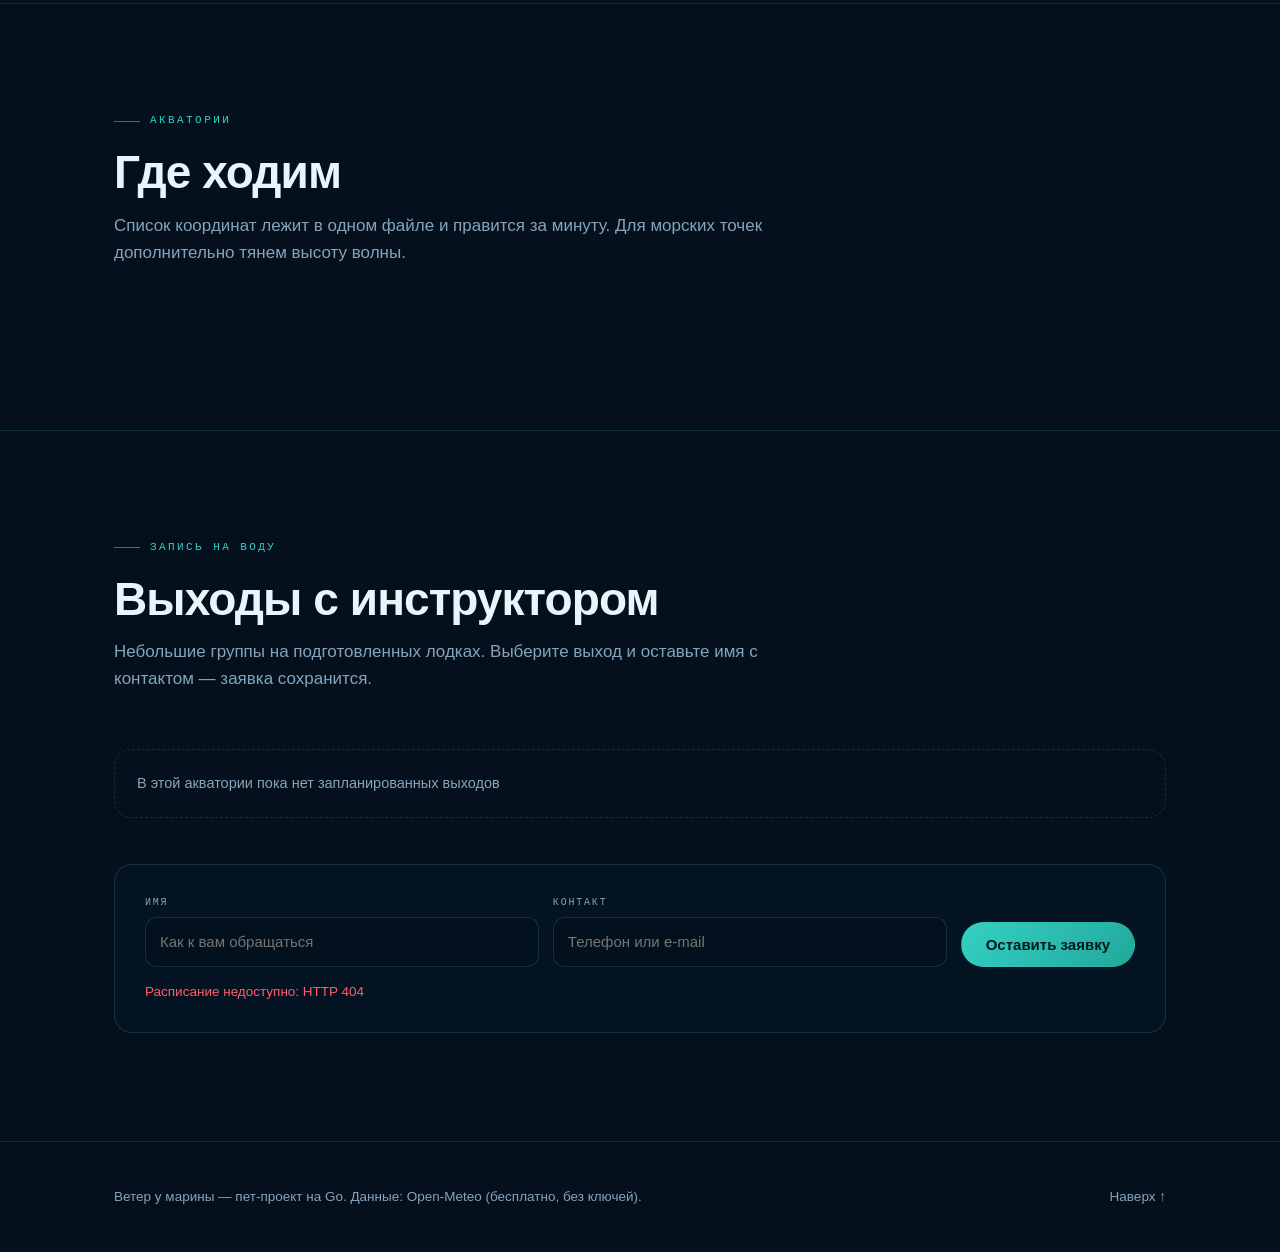
==== commit 3d510dc1: "feat(club): экран клуба, Telegram-уведомления и ближайший выход Клубный вход по паролю с серверной п" ====
--- a/web/index.html
+++ b/web/index.html
@@ -318,6 +318,39 @@
 .spot-card .tag.sea{color:var(--cyan);border-color:rgba(122,231,255,.3)}
 
 /* ============================ выходы на воду ============================ */
+.next-trip{
+  display:grid;grid-template-columns:1fr auto;gap:18px 28px;align-items:center;
+  padding:clamp(20px,3vw,30px);margin-bottom:22px;border:1px solid rgba(53,209,196,.35);
+  border-radius:var(--radius);
+  background:linear-gradient(135deg,rgba(53,209,196,.12),rgba(6,26,43,.4) 60%);
+}
+.next-trip[hidden]{display:none}
+.next-eyebrow{font-family:var(--mono);font-size:10.5px;letter-spacing:.2em;text-transform:uppercase;color:var(--teal)}
+.next-trip h3{font-size:clamp(22px,3vw,30px);margin:6px 0 4px}
+.next-when{color:var(--text);font-size:15.5px}
+.next-when b{font-weight:650}
+.next-forecast{
+  grid-column:1/-1;display:flex;flex-wrap:wrap;gap:10px;align-items:center;
+  padding-top:14px;border-top:1px solid var(--line);font-size:14px;color:var(--muted);
+}
+.next-forecast .fc-value{font-family:var(--mono);font-size:15px;color:var(--text)}
+.next-forecast .fc-muted{color:var(--muted)}
+.next-trip .btn{white-space:nowrap}
+.trip-empty{
+  padding:22px;margin-bottom:22px;border:1px dashed var(--line);border-radius:var(--radius);
+  color:var(--muted);font-size:14.5px;
+}
+.trip-empty[hidden]{display:none}
+.trip-context{
+  grid-column:1/-1;padding:14px 16px;border:1px solid rgba(122,231,255,.24);border-radius:12px;
+  background:rgba(122,231,255,.06);font-size:14px;color:var(--text);
+}
+.trip-context[hidden]{display:none}
+.trip-context b{font-weight:650}
+@media(max-width:720px){
+  .next-trip{grid-template-columns:1fr}
+  .next-trip .btn{justify-self:start}
+}
 .trip-grid{display:grid;grid-template-columns:repeat(auto-fit,minmax(260px,1fr));gap:14px;margin-bottom:24px}
 .trip-card{
   display:flex;flex-direction:column;gap:10px;padding:22px;border:1px solid var(--line);
@@ -547,12 +580,24 @@
       <div class="section-head reveal">
         <div class="eyebrow">Запись на воду</div>
         <h2>Выходы с инструктором</h2>
-        <p>Небольшие группы на подготовленных лодках. Выберите выход и оставьте имя с контактом — место закрепится за вами.</p>
+        <p>Небольшие группы на подготовленных лодках. Выберите выход и оставьте имя с контактом — заявка сохранится.</p>
       </div>
 
+      <div class="next-trip reveal" id="nextTrip" hidden>
+        <div>
+          <div class="next-eyebrow">Ближайший выход · время МСК</div>
+          <h3 id="nextTitle"></h3>
+          <p class="next-when" id="nextWhen"></p>
+        </div>
+        <button class="btn primary" type="button" id="nextBook">Оставить заявку</button>
+        <div class="next-forecast" id="nextForecast"></div>
+      </div>
+      <p class="trip-empty reveal" id="nextEmpty" hidden>В этой акватории пока нет запланированных выходов</p>
+
       <div class="trip-grid reveal" id="tripGrid"></div>
 
       <form class="trip-form reveal" id="tripForm" novalidate>
+        <div class="trip-context" id="tripContext" hidden></div>
         <div class="field">
           <label for="tripName">Имя</label>
           <input id="tripName" name="name" autocomplete="name" placeholder="Как к вам обращаться">
@@ -561,8 +606,8 @@
           <label for="tripContact">Контакт</label>
           <input id="tripContact" name="contact" autocomplete="email" placeholder="Телефон или e-mail">
         </div>
-        <button class="btn primary" type="submit" id="tripSubmit">Записаться</button>
-        <p class="trip-note" id="tripNote">Выберите выход в расписании выше.</p>
+        <button class="btn primary" type="submit" id="tripSubmit">Оставить заявку</button>
+        <p class="trip-note" id="tripNote">Выберите выход — кнопка «Оставить заявку» в карточке.</p>
       </form>
     </div>
   </section>
@@ -842,13 +887,66 @@
     const data = await getJSON("/api/forecast?spot=" + encodeURIComponent(slug));
     state.forecast = data;
     renderForecast(data);
+    renderNextTrip();
   }catch(err){
     showError(err.message);
+    renderNextTrip();
   }
 }
 
 /* ======================= выходы на воду ======================= */
 const bookingState = { trips:[], selected:null, storage:false };
+
+// Ключ «дата + час по Москве»: прогноз приходит в часовом поясе акватории,
+// а выходы расписаны по Москве — сравниваем в одном поясе.
+const MSK_FMT = new Intl.DateTimeFormat("en-GB",{
+  timeZone:"Europe/Moscow", year:"numeric", month:"2-digit", day:"2-digit",
+  hour:"2-digit", hourCycle:"h23"
+});
+function moscowHourKey(iso){
+  const parts = MSK_FMT.formatToParts(new Date(iso));
+  const get = type => (parts.find(p => p.type === type) || {}).value || "";
+  return get("year") + "-" + get("month") + "-" + get("day") + "T" + get("hour");
+}
+function forecastForStart(trip){
+  const f = state.forecast;
+  if(!f || !f.spot || f.spot.slug !== trip.spot || !Array.isArray(f.hours)) return null;
+  const key = trip.date + "T" + trip.time.slice(0,2);
+  return f.hours.find(h => moscowHourKey(h.time) === key) || null;
+}
+
+function renderNextTrip(){
+  const block = $("#nextTrip");
+  const empty = $("#nextEmpty");
+  const trip = bookingState.trips.find(t => t.spot === state.spot); // список уже отсортирован
+  if(!trip){
+    block.hidden = true;
+    empty.hidden = false;
+    return;
+  }
+  empty.hidden = true;
+  block.hidden = false;
+
+  $("#nextTitle").textContent = trip.spot_name;
+  $("#nextWhen").innerHTML = "<b>" + trip.label + "</b> · <b>" + trip.time + " МСК</b>";
+
+  const hour = forecastForStart(trip);
+  const fc = $("#nextForecast");
+  if(hour){
+    fc.innerHTML =
+      '<span class="fc-value">' + Math.round(hour.wind_knots) + " уз</span>" +
+      "<span>порывы " + Math.round(hour.gust_knots) + " уз</span>" +
+      "<span>" + hour.rumb + "</span>" +
+      "<span>" + hour.status + "</span>";
+  }else{
+    fc.innerHTML = '<span class="fc-muted">Прогноз на время выхода пока недоступен</span>';
+  }
+
+  const btn = $("#nextBook");
+  const available = bookingState.storage && trip.free != null && trip.free > 0;
+  btn.disabled = !available;
+  btn.onclick = available ? () => selectTrip(trip) : null;
+}
 
 function renderTrips(data){
   bookingState.trips = data.trips || [];
@@ -865,7 +963,7 @@
       '<h3></h3>' +
       '<div class="trip-meta"><span>Лодка: <b></b></span><span>Экипаж: <b></b></span></div>' +
       '<div class="trip-seats"><span class="free"></span><button class="trip-book" type="button"></button></div>';
-    card.querySelector(".trip-when").textContent = t.label + " · " + t.time;
+    card.querySelector(".trip-when").textContent = t.label + " · " + t.time + " МСК";
     card.querySelector("h3").textContent = t.spot_name;
     const metas = card.querySelectorAll(".trip-meta b");
     metas[0].textContent = t.boat;
@@ -881,7 +979,7 @@
       freeEl.textContent = t.free > 0 ? "свободно " + t.free + " из " + t.capacity : "мест нет";
       if(t.free === 0) freeEl.classList.add("none");
       else if(t.free <= 2) freeEl.classList.add("few");
-      btn.textContent = t.free === 0 ? "Мест нет" : "Выбрать";
+      btn.textContent = t.free === 0 ? "Мест нет" : "Оставить заявку";
       btn.disabled = t.free === 0;
       if(t.free > 0) btn.addEventListener("click", ()=>selectTrip(t));
     }
@@ -900,19 +998,29 @@
     submit.disabled = true;
   }else{
     note.className = "trip-note";
-    if(!bookingState.selected) note.textContent = "Выберите выход в расписании выше.";
+    if(!bookingState.selected) note.textContent = "Выберите выход — кнопка «Оставить заявку» в карточке.";
     submit.disabled = false;
   }
+  renderNextTrip();
   revealObserve();
 }
 
 function selectTrip(t){
   bookingState.selected = t;
   $$(".trip-card").forEach(c=>c.classList.toggle("selected", c.dataset.id === t.id));
+
+  const ctx = $("#tripContext");
+  ctx.hidden = false;
+  ctx.innerHTML = "Акватория: <b>" + t.spot_name + "</b> · Дата: <b>" + t.label +
+    "</b> · Время: <b>" + t.time + " МСК</b>";
+
   const note = $("#tripNote");
   note.className = "trip-note";
-  note.textContent = "Выбран выход: " + t.label + ", " + t.time + " · " + t.spot_name + " · " + t.boat;
-  $("#tripName").focus();
+  note.textContent = "Выход выбран — заполните имя и контакт.";
+
+  const form = $("#tripForm");
+  if(form.scrollIntoView) form.scrollIntoView({ behavior:"smooth", block:"center" });
+  $("#tripName").focus({ preventScroll:true });
 }
 
 async function loadTrips(){
@@ -925,8 +1033,11 @@
   }
 }
 
+let submitting = false;
 async function submitBooking(e){
   e.preventDefault();
+  if(submitting) return; // повторный клик не создаёт вторую заявку
+
   const note = $("#tripNote");
   if(!bookingState.selected){
     note.className = "trip-note err";
@@ -937,9 +1048,10 @@
   const name = $("#tripName").value.trim();
   const contact = $("#tripContact").value.trim();
   const btn = $("#tripSubmit");
+  submitting = true;
   btn.disabled = true;
   note.className = "trip-note";
-  note.textContent = "Отправляем запись…";
+  note.textContent = "Отправляем заявку…";
 
   try{
     const res = await fetch("/api/trips/" + encodeURIComponent(bookingState.selected.id) + "/book", {
@@ -948,20 +1060,38 @@
       body: JSON.stringify({ name, contact }),
     });
     const data = await res.json().catch(()=>null);
-    if(!res.ok) throw new Error((data && data.error) || ("HTTP " + res.status));
-
+    if(!res.ok){
+      const err = new Error((data && data.error) || ("HTTP " + res.status));
+      err.code = data && data.code;
+      throw err;
+    }
+
+    // Заявка сохранена: очищаем форму и показываем только подтверждение.
     $("#tripName").value = "";
     $("#tripContact").value = "";
     bookingState.selected = null;
     $$(".trip-card").forEach(c=>c.classList.remove("selected"));
+    $("#tripContext").hidden = true;
     await loadTrips();
     note.className = "trip-note ok";
-    note.textContent = "Готово! Место закреплено за " + name + ". Свободно мест: " + data.seats_left + ".";
+    note.textContent = "Спасибо! Заявка получена";
   }catch(err){
-    note.className = "trip-note err";
-    note.textContent = err.message;
-    if(/мест/i.test(err.message)) loadTrips();
+    const started = err.code === "trip_started";
+    if(started){
+      bookingState.selected = null;
+      $$(".trip-card").forEach(c=>c.classList.remove("selected"));
+      $("#tripContext").hidden = true;
+      await loadTrips();
+      note.className = "trip-note err";
+      note.textContent = "Запись закрыта. Выход уже начался";
+    }else{
+      if(/мест/i.test(err.message)) await loadTrips();
+      note.className = "trip-note err";
+      note.textContent = "Не удалось отправить заявку: " + err.message +
+        ". Данные сохранены — попробуйте ещё раз.";
+    }
   }finally{
+    submitting = false;
     btn.disabled = !bookingState.storage;
   }
 }
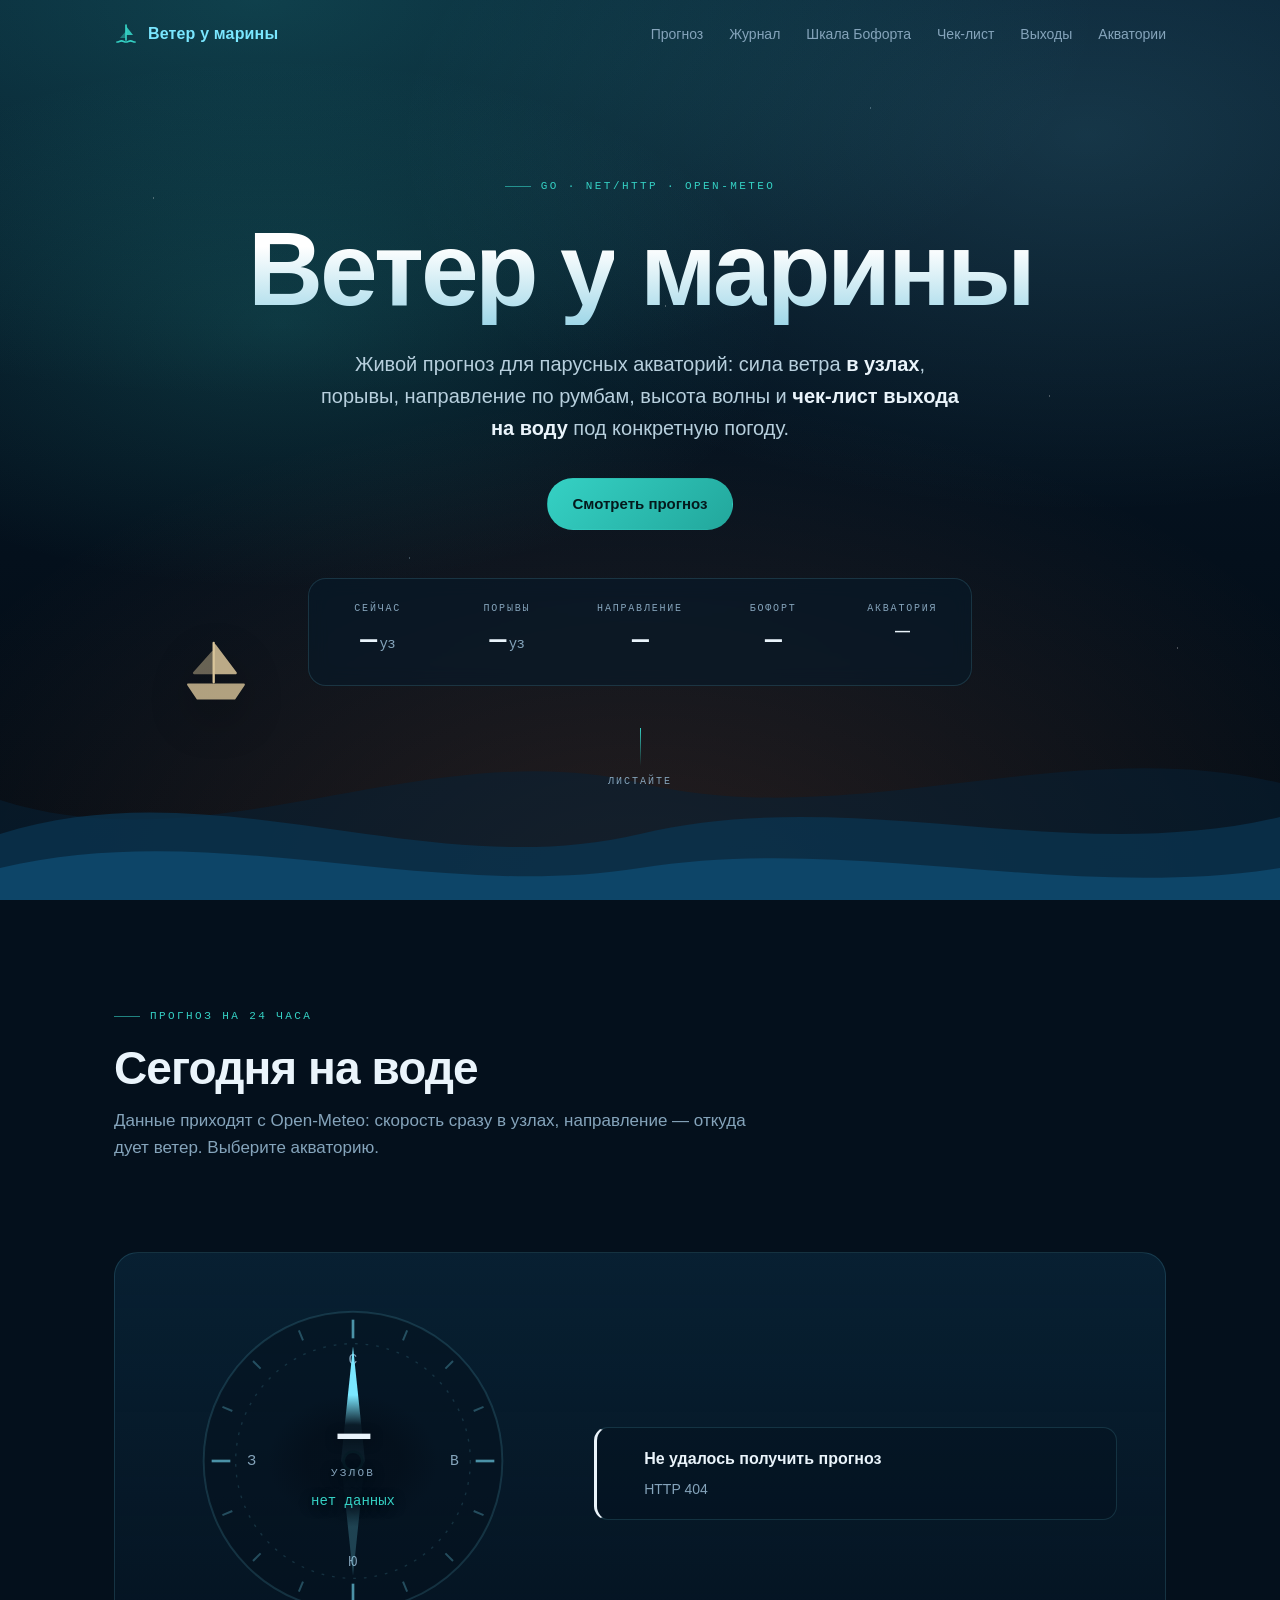
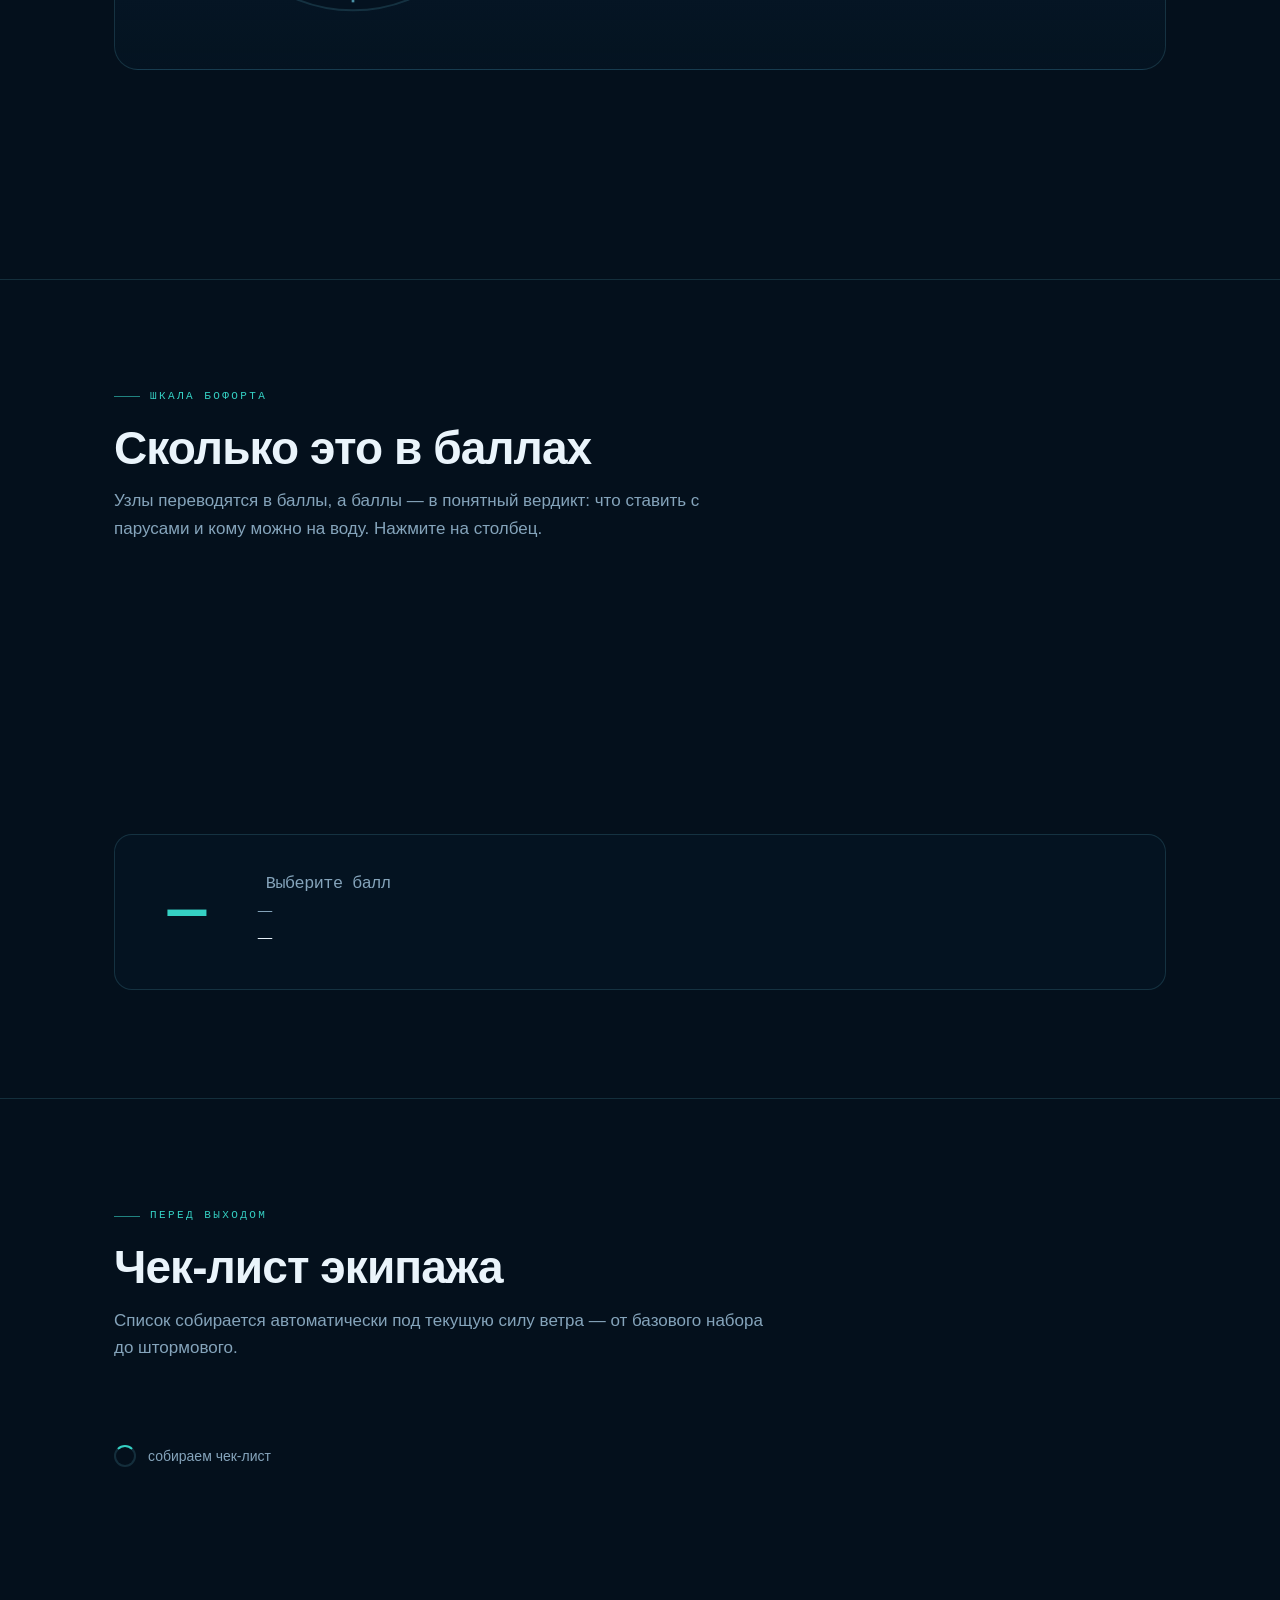
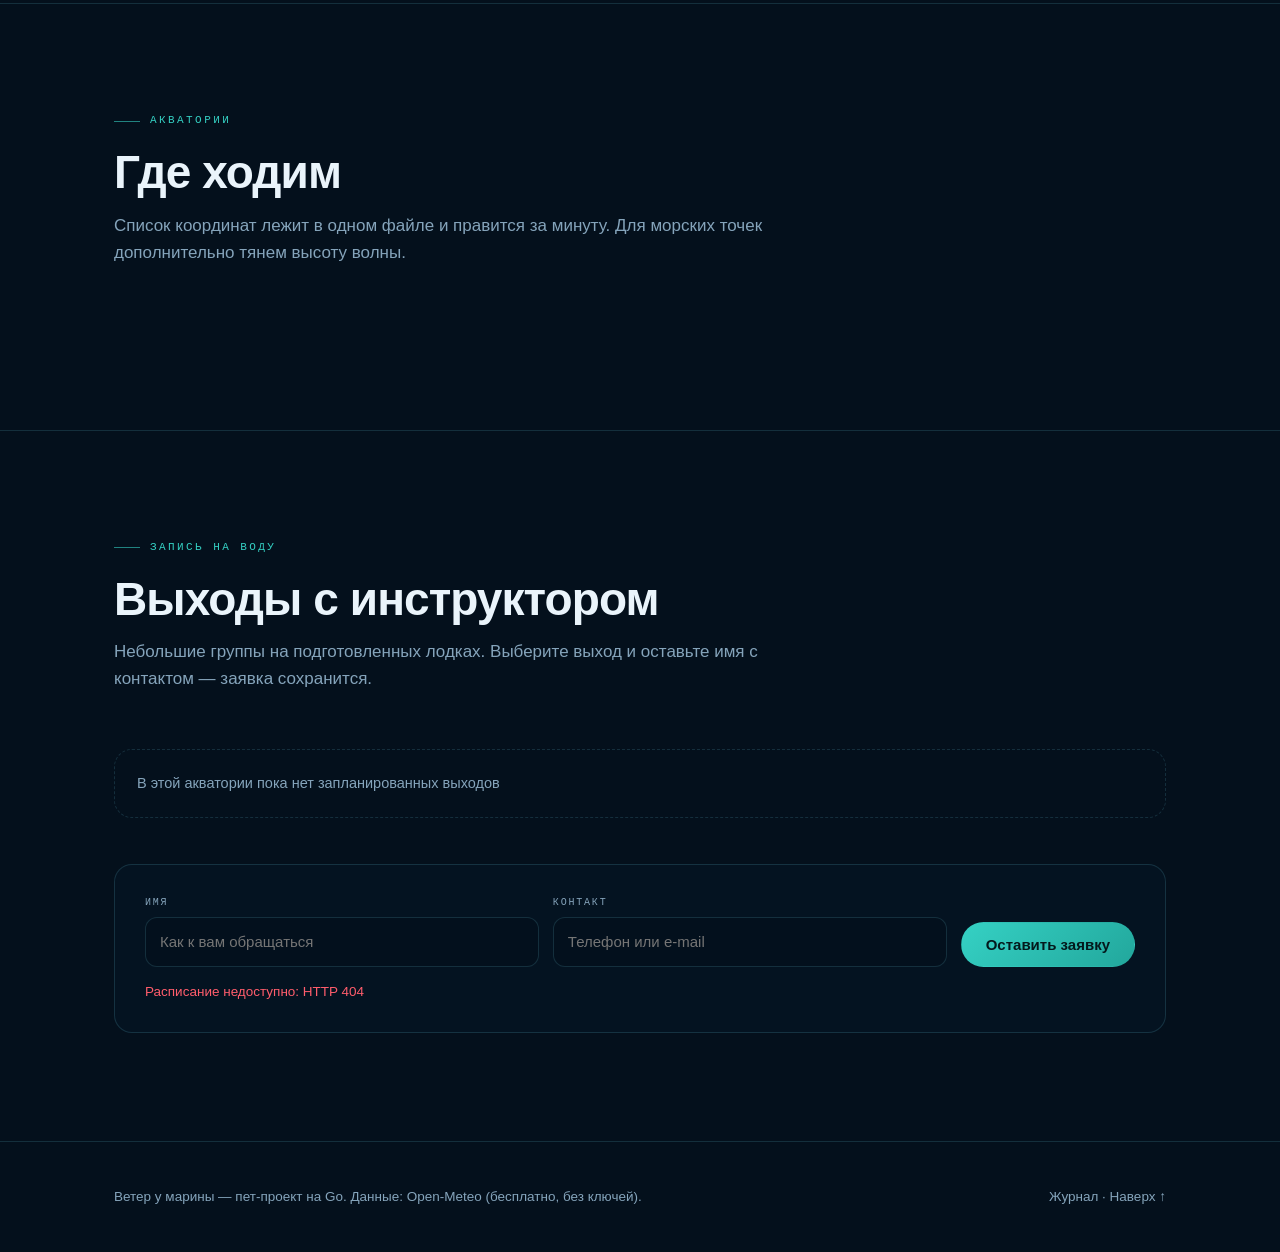
==== commit 7704836b: "feat(journal): раздел «Журнал» и три статьи о первом выходе - страницы /journal и /journal/{slug} на" ====
--- a/web/index.html
+++ b/web/index.html
@@ -421,6 +421,7 @@
     </a>
     <nav class="nav-links">
       <a href="#forecast">Прогноз</a>
+      <a href="/journal">Журнал</a>
       <a href="#beaufort">Шкала Бофорта</a>
       <a href="#checklist">Чек-лист</a>
       <a href="#trips">Выходы</a>
@@ -617,7 +618,7 @@
 <footer>
   <div class="wrap foot-inner">
     <span>Ветер у марины — пет-проект на Go. Данные: Open-Meteo (бесплатно, без ключей).</span>
-    <span><a href="#top">Наверх ↑</a></span>
+    <span><a href="/journal">Журнал</a> · <a href="#top">Наверх ↑</a></span>
   </div>
 </footer>
 
